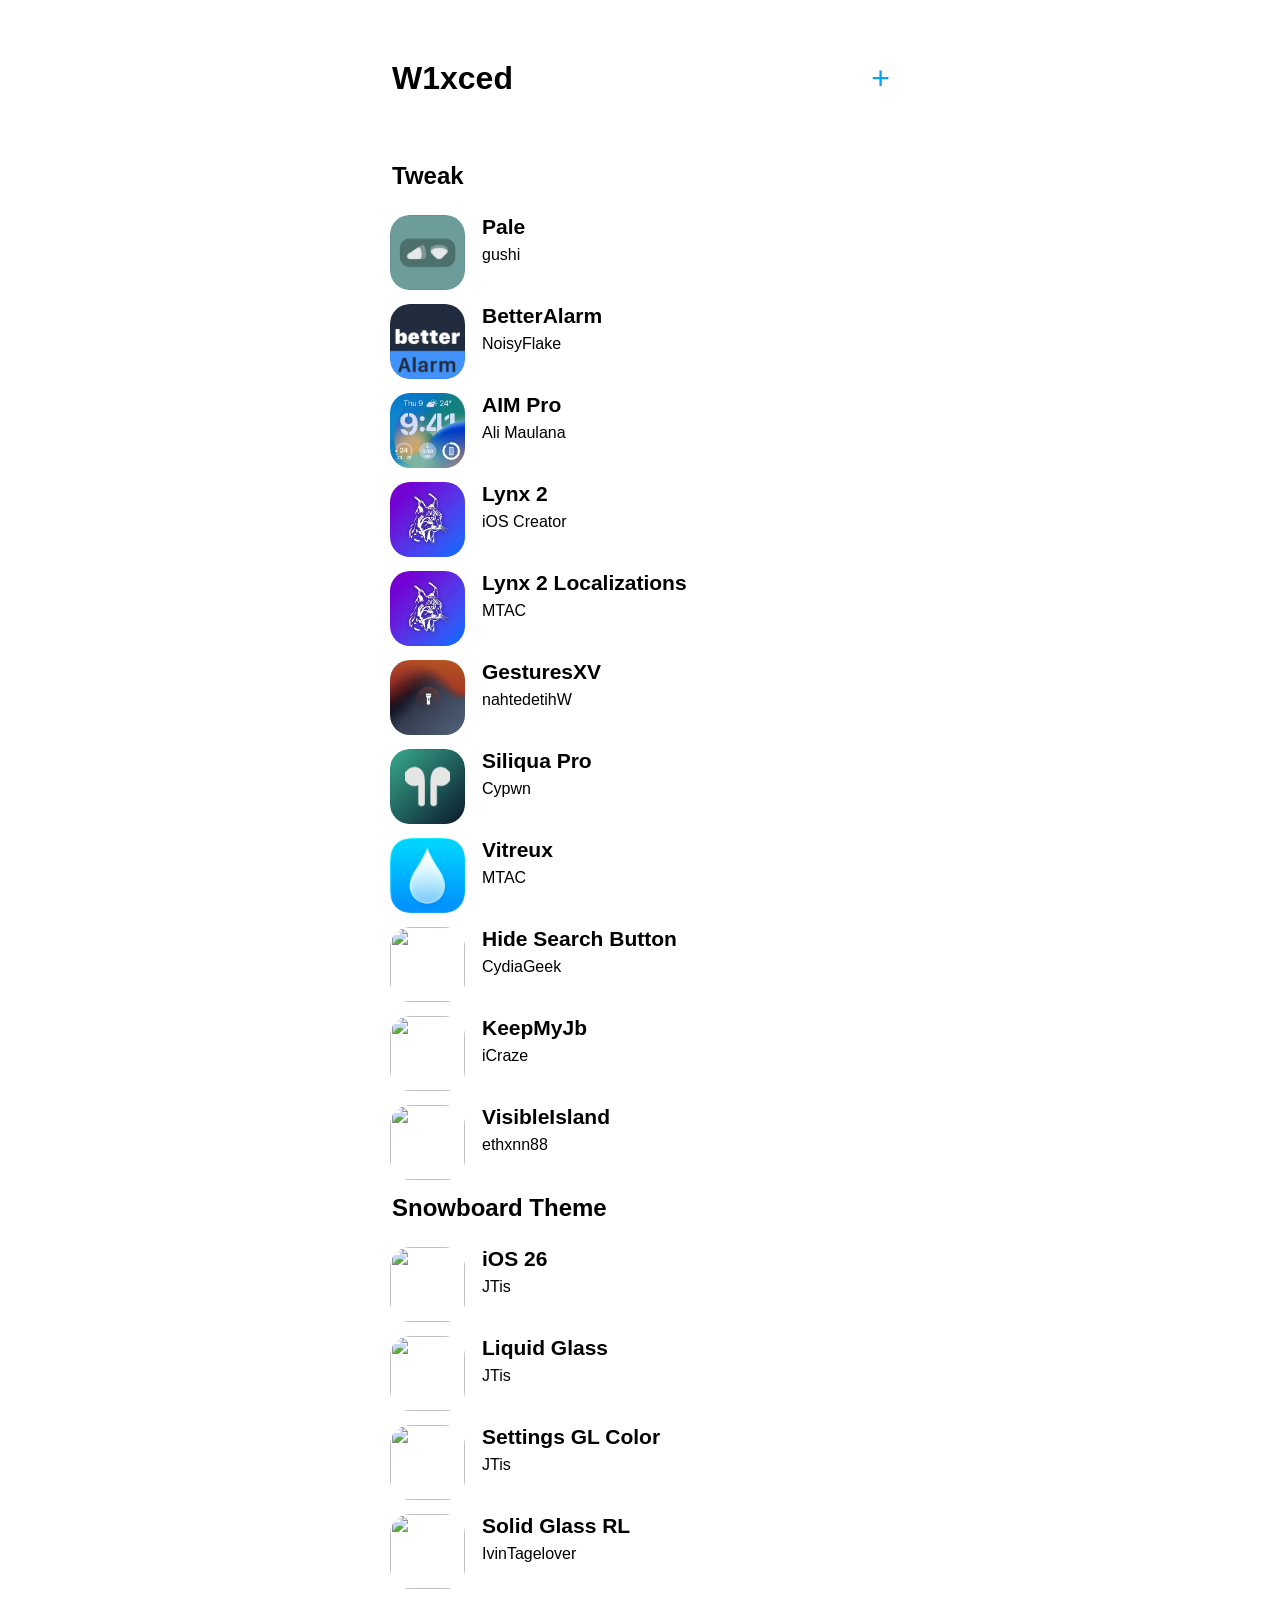
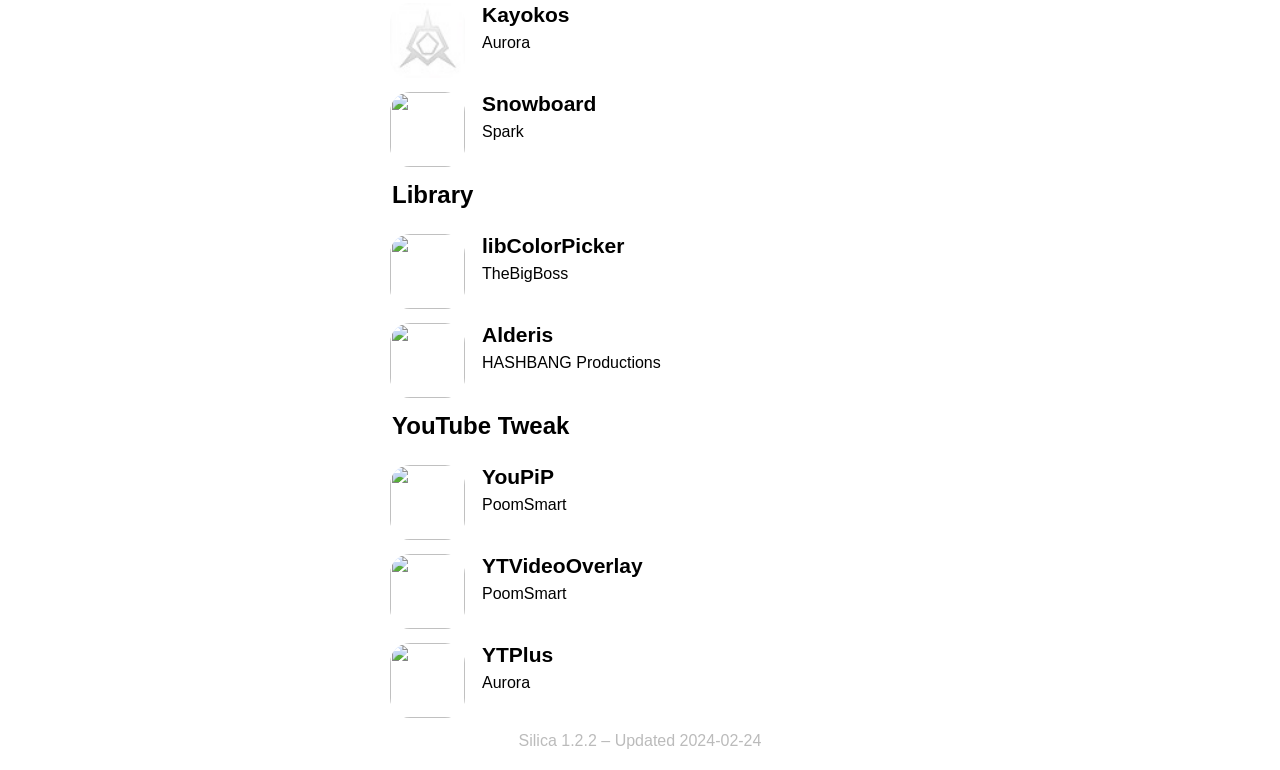
==== index.html @ 7b2f1c9a "Add 8 new packages: YouTube Tweak category (YouPiP, YTVideoOverlay, YTPlus), Snowboard, Kayokos, Kee" ====
<!DOCTYPE html>
<html>
<head>
    <meta charset="utf-8">
    <meta name="viewport" content="width=device-width, initial-scale=1, minimum-scale=1.0, user-scalable=0">
    <title>W1xced</title>
    <link rel="stylesheet" type="text/css" href="web/index.css">
    <style>a, .tint {color: #00a3ff} .active {color: #00a3ff}</style>
    <meta name="description" content="W1xced's personal repository">
    <meta property="og:title" content="W1xced">
    <meta property="og:description" content="W1xced's personal repository">
    <meta property="og:image" content="https://w1xced-io.github.io/w1xcrack-repo/CydiaIcon.png">
    <meta name="twitter:card" content="summary">
    <meta name="twitter:title" content="W1xced">
    <meta name="twitter:description" content="W1xced's personal repository">
    <meta name="twitter:image" content="https://w1xced-io.github.io/w1xcrack-repo/CydiaIcon.png">
    <meta name="theme-color" content="#00a3ff">
</head>
<body>
    <div class="body">
        <h1 class="header left_float">W1xced</h1>
        <a class="header right_float add_sileo tint" href="cydia://url/https://cydia.saurik.com/api/share#?source=https://w1xced-io.github.io/w1xcrack-repo/">+</a>
        <div class="scroll_view">
        </div>
        <h2 class="header">Tweak</h2>
        <div class="packageList">
                <a class="subtle_link" href="depiction/web/com.gushi.pale.html">
                    <div class="package">
                        <img src="assets/com.gushi.pale/icon.png">
                        <div class="package_info">
                            <p class="package_name">Pale</p>
                            <p class="package_caption">gushi</p>
                        </div>
                    </div>
                </a>
                <a class="subtle_link" href="depiction/web/com.noisyflake.betteralarm.html">
                    <div class="package">
                        <img src="assets/com.noisyflake.betteralarm/icon.png">
                        <div class="package_info">
                            <p class="package_name">BetterAlarm</p>
                            <p class="package_caption">NoisyFlake</p>
                        </div>
                    </div>
                </a>
                <a class="subtle_link" href="depiction/web/xyz.alimaulana.aimpro.html">
                    <div class="package">
                        <img src="assets/xyz.alimaulana.aimpro/icon.png">
                        <div class="package_info">
                            <p class="package_name">AIM Pro</p>
                            <p class="package_caption">Ali Maulana</p>
                        </div>
                    </div>
                </a>
                <a class="subtle_link" href="depiction/web/lynx2.html">
                    <div class="package">
                        <img src="assets/lynx2/icon.png">
                        <div class="package_info">
                            <p class="package_name">Lynx 2</p>
                            <p class="package_caption">iOS Creator</p>
                        </div>
                    </div>
                </a>
                <a class="subtle_link" href="depiction/web/com.mtac.lynxtwo.localizations.html">
                    <div class="package">
                        <img src="assets/com.mtac.lynxtwo.localizations/icon.png">
                        <div class="package_info">
                            <p class="package_name">Lynx 2 Localizations</p>
                            <p class="package_caption">MTAC</p>
                        </div>
                    </div>
                </a>
                <a class="subtle_link" href="depiction/web/com.nahtedetihw.gesturesxv.html">
                    <div class="package">
                        <img src="assets/com.nahtedetihw.gesturesxv/icon.png">
                        <div class="package_info">
                            <p class="package_name">GesturesXV</p>
                            <p class="package_caption">nahtedetihW</p>
                        </div>
                    </div>
                </a>
                <a class="subtle_link" href="depiction/web/xyz.cypwn.siliquapro.html">
                    <div class="package">
                        <img src="assets/xyz.cypwn.siliquapro/icon.png">
                        <div class="package_info">
                            <p class="package_name">Siliqua Pro</p>
                            <p class="package_caption">Cypwn</p>
                        </div>
                    </div>
                </a>
                <a class="subtle_link" href="depiction/web/com.mtac.vitreux.html">
                    <div class="package">
                        <img src="assets/com.mtac.vitreux/icon.png">
                        <div class="package_info">
                            <p class="package_name">Vitreux</p>
                            <p class="package_caption">MTAC</p>
                        </div>
                    </div>
                </a>
                <a class="subtle_link" href="depiction/web/com.cydiageek.hidesearchbutton.html">
                    <div class="package">
                        <img src="assets/com.cydiageek.hidesearchbutton/icon.png">
                        <div class="package_info">
                            <p class="package_name">Hide Search Button</p>
                            <p class="package_caption">CydiaGeek</p>
                        </div>
                    </div>
                </a>
                <a class="subtle_link" href="depiction/web/com.icraze.keepmyjb.html">
                    <div class="package">
                        <img src="assets/com.icraze.keepmyjb/icon.png">
                        <div class="package_info">
                            <p class="package_name">KeepMyJb</p>
                            <p class="package_caption">iCraze</p>
                        </div>
                    </div>
                </a>
                <a class="subtle_link" href="depiction/web/com.ethxnn88.visibleisland.html">
                    <div class="package">
                        <img src="assets/com.ethxnn88.visibleisland/icon.png">
                        <div class="package_info">
                            <p class="package_name">VisibleIsland</p>
                            <p class="package_caption">ethxnn88</p>
                        </div>
                    </div>
                </a>
        </div>
        <h2 class="header">Snowboard Theme</h2>
        <div class="packageList">
                <a class="subtle_link" href="depiction/web/com.jtis.ios26.html">
                    <div class="package">
                        <img src="assets/com.jtis.ios26/icon.png">
                        <div class="package_info">
                            <p class="package_name">iOS 26</p>
                            <p class="package_caption">JTis</p>
                        </div>
                    </div>
                </a>
                <a class="subtle_link" href="depiction/web/com.jtis.liquidglass.html">
                    <div class="package">
                        <img src="assets/com.jtis.liquidglass/icon.png">
                        <div class="package_info">
                            <p class="package_name">Liquid Glass</p>
                            <p class="package_caption">JTis</p>
                        </div>
                    </div>
                </a>
                <a class="subtle_link" href="depiction/web/com.jtis.settingglcolor.html">
                    <div class="package">
                        <img src="assets/com.jtis.settingglcolor/icon.png">
                        <div class="package_info">
                            <p class="package_name">Settings GL Color</p>
                            <p class="package_caption">JTis</p>
                        </div>
                    </div>
                </a>
                <a class="subtle_link" href="depiction/web/com.ivintagelover.solidglassrl.html">
                    <div class="package">
                        <img src="assets/com.ivintagelover.solidglassrl/icon.png">
                        <div class="package_info">
                            <p class="package_name">Solid Glass RL</p>
                            <p class="package_caption">IvinTagelover</p>
                        </div>
                    </div>
                </a>
                <a class="subtle_link" href="depiction/web/codes.aurora.kayokos.html">
                    <div class="package">
                        <img src="assets/codes.aurora.kayokos/icon.png">
                        <div class="package_info">
                            <p class="package_name">Kayokos</p>
                            <p class="package_caption">Aurora</p>
                        </div>
                    </div>
                </a>
                <a class="subtle_link" href="depiction/web/com.spark.snowboard.html">
                    <div class="package">
                        <img src="assets/com.spark.snowboard/icon.png">
                        <div class="package_info">
                            <p class="package_name">Snowboard</p>
                            <p class="package_caption">Spark</p>
                        </div>
                    </div>
                </a>
        </div>
        <h2 class="header">Library</h2>
        <div class="packageList">
                <a class="subtle_link" href="depiction/web/org.thebigboss.libcolorpicker.html">
                    <div class="package">
                        <img src="assets/org.thebigboss.libcolorpicker/icon.png">
                        <div class="package_info">
                            <p class="package_name">libColorPicker</p>
                            <p class="package_caption">TheBigBoss</p>
                        </div>
                    </div>
                </a>
                <a class="subtle_link" href="depiction/web/ws.hbang.alderis.html">
                    <div class="package">
                        <img src="assets/ws.hbang.alderis/icon.png">
                        <div class="package_info">
                            <p class="package_name">Alderis</p>
                            <p class="package_caption">HASHBANG Productions</p>
                        </div>
                    </div>
                </a>
        </div>
        <h2 class="header">YouTube Tweak</h2>
        <div class="packageList">
                <a class="subtle_link" href="depiction/web/com.ps.youpip.html">
                    <div class="package">
                        <img src="assets/com.ps.youpip/icon.png">
                        <div class="package_info">
                            <p class="package_name">YouPiP</p>
                            <p class="package_caption">PoomSmart</p>
                        </div>
                    </div>
                </a>
                <a class="subtle_link" href="depiction/web/com.ps.ytvideooverlay.html">
                    <div class="package">
                        <img src="assets/com.ps.ytvideooverlay/icon.png">
                        <div class="package_info">
                            <p class="package_name">YTVideoOverlay</p>
                            <p class="package_caption">PoomSmart</p>
                        </div>
                    </div>
                </a>
                <a class="subtle_link" href="depiction/web/xyz.ytplus.html">
                    <div class="package">
                        <img src="assets/xyz.ytplus/icon.png">
                        <div class="package_info">
                            <p class="package_name">YTPlus</p>
                            <p class="package_caption">Aurora</p>
                        </div>
                    </div>
                </a>
        </div>
        <div class="caption center footer">Silica 1.2.2 – Updated 2024-02-24</div>
    </div>
</body>
    <script src="web/index.js"></script>
</html>
---- web/index.css ----
* {
    margin: 0;
}

.body {
    font-family: -apple-system, BlinkMacSystemFont, "Helvetica Neue", "Helvetica", sans-serif;
    margin-top: 20px;
    margin-bottom: 20px;

}

@media only screen and (max-width: 600px) {
    .body {
        margin-left: 20px;
        margin-right: 20px;
    }
    .scroll_view {
        width: calc(100vw - 60px);
    }
}
@media only screen and (min-width: 601px) {
    .body {
        width: 500px;
        margin-left: auto;
        margin-right: auto;
    }
    .scroll_view {
        width: calc(500px - 40px);
    }
}

h1, h2, h3, h4, h5, h6, p {
    margin: 2px;
}

.caption {
    color: #bbb;
    font-size: 16px;
}

.header {
    margin-top: 40px;
    margin-bottom: 25px;
}

.scroll_view {
    overflow-x: scroll;
    overflow-y: hidden;
    margin: 10px;
    white-space: nowrap;
    -webkit-overflow-scrolling: touch;
}

.scroll_view > .card {
    background-color: #ccc;
    background-position: center;
    background-repeat: no-repeat;
    background-size: cover;
    padding: 10px;
    margin: 10px;
    border-radius: 10px;
    font-weight: bold;
    height: 125px;
    width: 275px;
    position: relative;
    display: inline-block;
}

.scroll_view > .img_card {
    background-color: #ccc;
    width: 250px;
    margin: 5px;
    border-radius: 10px;
    font-weight: bold;
    position: relative;
    display: inline-block;
}

.card > p {
    color: white;
    bottom: 15px;
    left: 15px;
    font-size: 25px;
    position: absolute;
    text-shadow: 0 0 10px rgba(0,0,0,0.8); 
}

.center {
    text-align: center;
}

.left_float {
    float: left;
}

.right_float { 
    float: right;
}

.add_sileo {
    font-size: 2em;
    cursor: pointer;
    text-decoration: none;
}

.add_sileo:hover, a:hover {
    opacity: 0.8;
    cursor: pointer;
}

.package {
    margin-bottom: 40px;
}

.package > img {
    border-radius: 20px;
    width: 75px;
    height: 75px;
    float: left;
}

.package_info {
    margin-left: 90px;
}

.package_name {
    font-weight: bold;
    font-size: 21px;
}

.package_caption {
    margin-top: 7px;
    color: #999;
}

.cell > .title {
    float: left;
    color: #999;
}

.cell > .text {
    float: right;
}

h3 {
    margin-top: 15px;
    margin-bottom: 15px;
}

.footer {
    margin-top: 20px;
}

.subtle_link, .subtle_link > div > div, .subtle_link > div > div > p {
    text-decoration: none;
    color: black;
}

.subtle_link:hover, .subtle_link > *:hover {
    opacity: 0.8;
}

.green {
    color: #00b90c;
}

.red {
    color: #ba0000;
}

.banner_underlay {
    background-size: cover;
    background-position: center;
    height: 150px;
    width: 100%;
    border-radius: 8px;
    z-index: -2;
    margin-bottom: 25px;
    top: 0;
}

.changelog {
    display: none;
}

.nav {
    display: flex;
    margin: 20px;
    float: center;
}

.nav_btn {
    width: 50%;
    display:inline;
    text-align: center;
    color: #999;
    font-weight: 500;
    padding-bottom: 10px;
    cursor: pointer;
}

.changelog_entry {
    margin-bottom: 18px;
}

a {
    text-decoration: none;
}

.table-btn, .table-btn > div {
    padding-top: 10px;
    padding-bottom: 10px;
}

.table-btn:after {
    content: "›";
    font-size:30px;
    transform: translateY(-40px);
    float: right;
}

@media (prefers-color-scheme: dark) {
    body {
        background: #161616;
        color: white;
    }

    .subtle_link, .subtle_link > div > div, .subtle_link > div > div > p {
        color: white;
    }
}
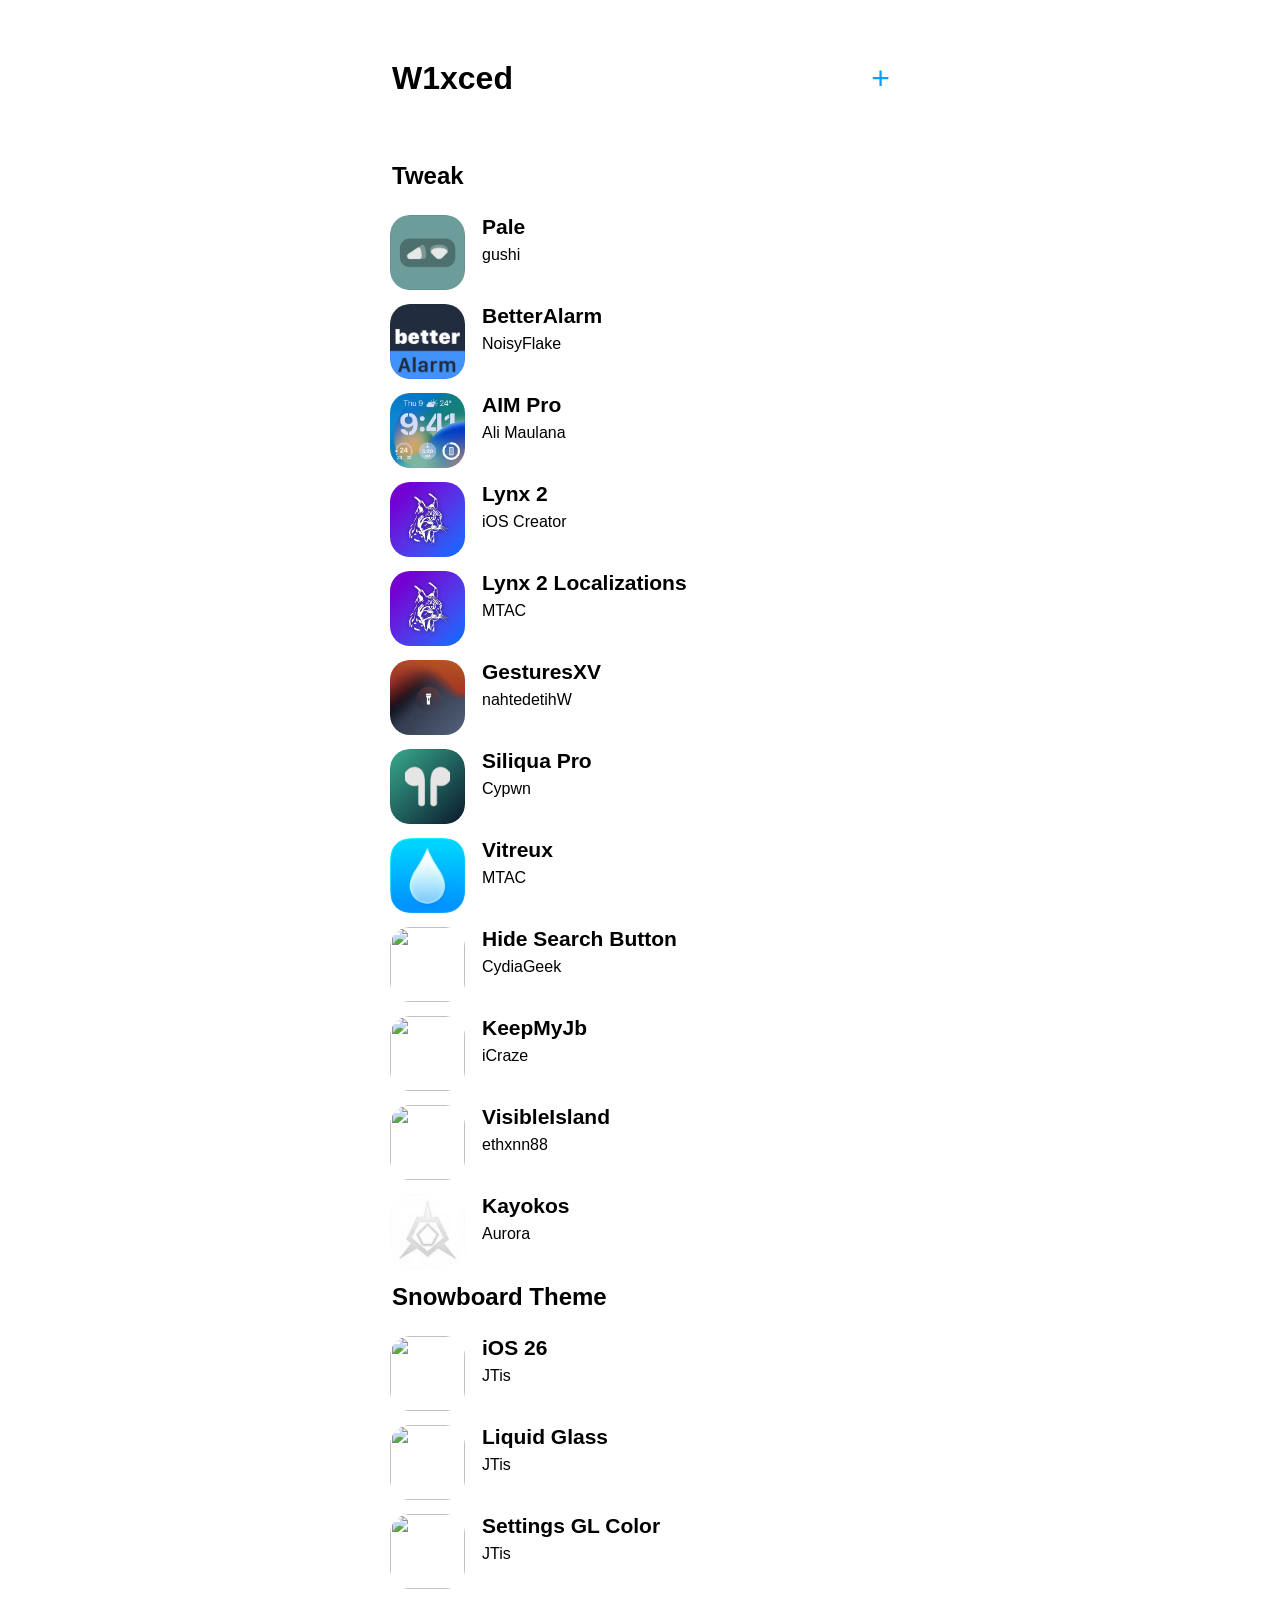
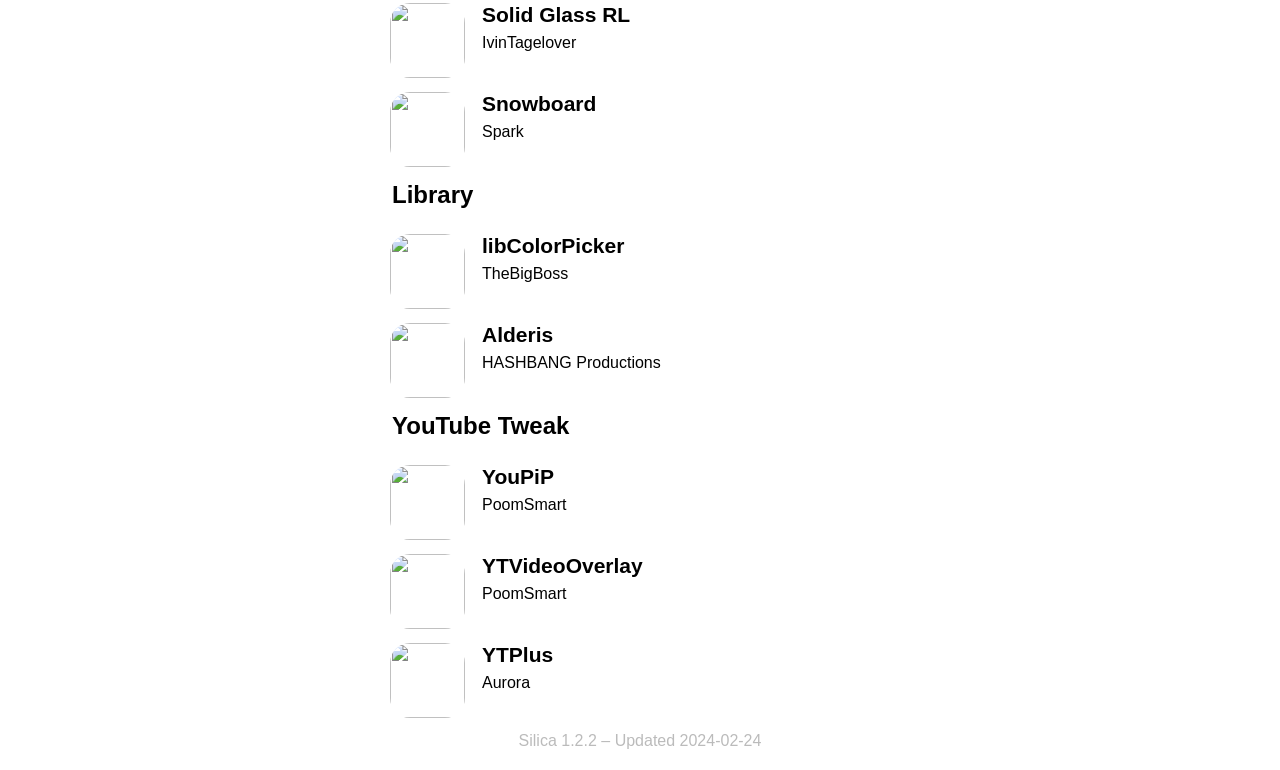
==== commit 10d7a180: "Move Kayokos from Snowboard Theme to Tweak category" ====
--- a/index.html
+++ b/index.html
@@ -123,6 +123,15 @@
                         </div>
                     </div>
                 </a>
+                <a class="subtle_link" href="depiction/web/codes.aurora.kayokos.html">
+                    <div class="package">
+                        <img src="assets/codes.aurora.kayokos/icon.png">
+                        <div class="package_info">
+                            <p class="package_name">Kayokos</p>
+                            <p class="package_caption">Aurora</p>
+                        </div>
+                    </div>
+                </a>
         </div>
         <h2 class="header">Snowboard Theme</h2>
         <div class="packageList">
@@ -159,15 +168,6 @@
                         <div class="package_info">
                             <p class="package_name">Solid Glass RL</p>
                             <p class="package_caption">IvinTagelover</p>
-                        </div>
-                    </div>
-                </a>
-                <a class="subtle_link" href="depiction/web/codes.aurora.kayokos.html">
-                    <div class="package">
-                        <img src="assets/codes.aurora.kayokos/icon.png">
-                        <div class="package_info">
-                            <p class="package_name">Kayokos</p>
-                            <p class="package_caption">Aurora</p>
                         </div>
                     </div>
                 </a>
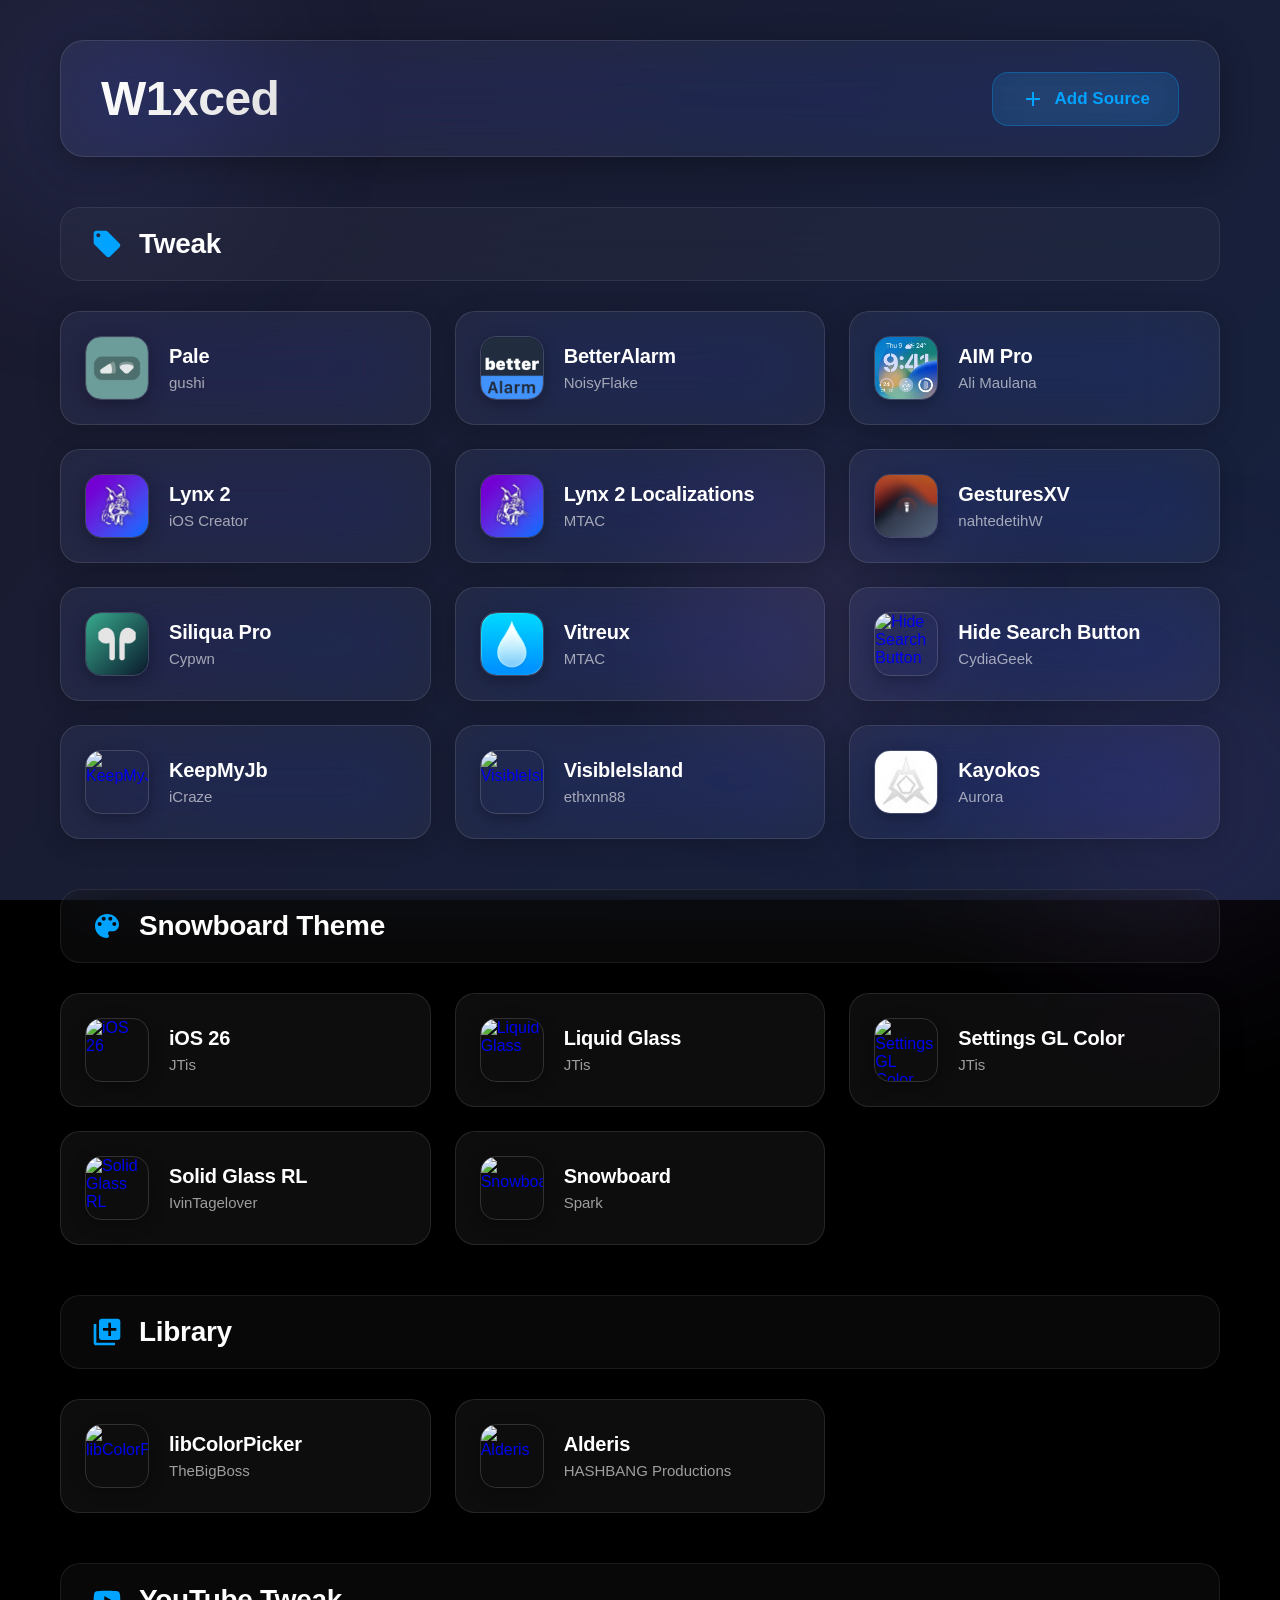
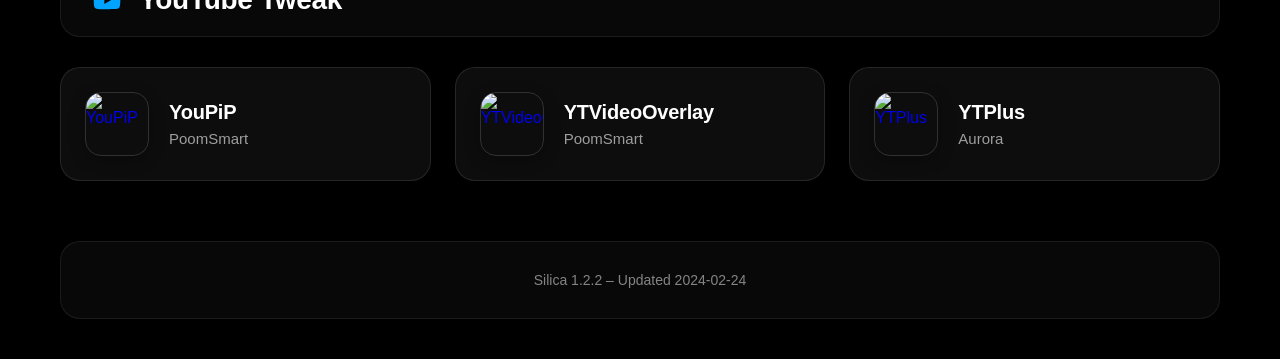
==== commit 1ad287cf: "Redesign in Apple LiquidGlass style with SVG icons" ====
--- a/index.html
+++ b/index.html
@@ -1,11 +1,10 @@
 <!DOCTYPE html>
-<html>
+<html lang="en">
 <head>
     <meta charset="utf-8">
     <meta name="viewport" content="width=device-width, initial-scale=1, minimum-scale=1.0, user-scalable=0">
     <title>W1xced</title>
     <link rel="stylesheet" type="text/css" href="web/index.css">
-    <style>a, .tint {color: #00a3ff} .active {color: #00a3ff}</style>
     <meta name="description" content="W1xced's personal repository">
     <meta property="og:title" content="W1xced">
     <meta property="og:description" content="W1xced's personal repository">
@@ -17,223 +16,267 @@
     <meta name="theme-color" content="#00a3ff">
 </head>
 <body>
+    <!-- Animated background -->
+    <div class="animated-bg"></div>
+    <div class="liquid-orb orb-1"></div>
+    <div class="liquid-orb orb-2"></div>
+    <div class="liquid-orb orb-3"></div>
+
     <div class="body">
-        <h1 class="header left_float">W1xced</h1>
-        <a class="header right_float add_sileo tint" href="cydia://url/https://cydia.saurik.com/api/share#?source=https://w1xced-io.github.io/w1xcrack-repo/">+</a>
-        <div class="scroll_view">
-        </div>
-        <h2 class="header">Tweak</h2>
-        <div class="packageList">
-                <a class="subtle_link" href="depiction/web/com.gushi.pale.html">
-                    <div class="package">
-                        <img src="assets/com.gushi.pale/icon.png">
-                        <div class="package_info">
-                            <p class="package_name">Pale</p>
-                            <p class="package_caption">gushi</p>
-                        </div>
-                    </div>
-                </a>
-                <a class="subtle_link" href="depiction/web/com.noisyflake.betteralarm.html">
-                    <div class="package">
-                        <img src="assets/com.noisyflake.betteralarm/icon.png">
-                        <div class="package_info">
-                            <p class="package_name">BetterAlarm</p>
-                            <p class="package_caption">NoisyFlake</p>
-                        </div>
-                    </div>
-                </a>
-                <a class="subtle_link" href="depiction/web/xyz.alimaulana.aimpro.html">
-                    <div class="package">
-                        <img src="assets/xyz.alimaulana.aimpro/icon.png">
-                        <div class="package_info">
-                            <p class="package_name">AIM Pro</p>
-                            <p class="package_caption">Ali Maulana</p>
-                        </div>
-                    </div>
-                </a>
-                <a class="subtle_link" href="depiction/web/lynx2.html">
-                    <div class="package">
-                        <img src="assets/lynx2/icon.png">
-                        <div class="package_info">
-                            <p class="package_name">Lynx 2</p>
-                            <p class="package_caption">iOS Creator</p>
-                        </div>
-                    </div>
-                </a>
-                <a class="subtle_link" href="depiction/web/com.mtac.lynxtwo.localizations.html">
-                    <div class="package">
-                        <img src="assets/com.mtac.lynxtwo.localizations/icon.png">
-                        <div class="package_info">
-                            <p class="package_name">Lynx 2 Localizations</p>
-                            <p class="package_caption">MTAC</p>
-                        </div>
-                    </div>
-                </a>
-                <a class="subtle_link" href="depiction/web/com.nahtedetihw.gesturesxv.html">
-                    <div class="package">
-                        <img src="assets/com.nahtedetihw.gesturesxv/icon.png">
-                        <div class="package_info">
-                            <p class="package_name">GesturesXV</p>
-                            <p class="package_caption">nahtedetihW</p>
-                        </div>
-                    </div>
-                </a>
-                <a class="subtle_link" href="depiction/web/xyz.cypwn.siliquapro.html">
-                    <div class="package">
-                        <img src="assets/xyz.cypwn.siliquapro/icon.png">
-                        <div class="package_info">
-                            <p class="package_name">Siliqua Pro</p>
-                            <p class="package_caption">Cypwn</p>
-                        </div>
-                    </div>
-                </a>
-                <a class="subtle_link" href="depiction/web/com.mtac.vitreux.html">
-                    <div class="package">
-                        <img src="assets/com.mtac.vitreux/icon.png">
-                        <div class="package_info">
-                            <p class="package_name">Vitreux</p>
-                            <p class="package_caption">MTAC</p>
-                        </div>
-                    </div>
-                </a>
-                <a class="subtle_link" href="depiction/web/com.cydiageek.hidesearchbutton.html">
-                    <div class="package">
-                        <img src="assets/com.cydiageek.hidesearchbutton/icon.png">
-                        <div class="package_info">
-                            <p class="package_name">Hide Search Button</p>
-                            <p class="package_caption">CydiaGeek</p>
-                        </div>
-                    </div>
-                </a>
-                <a class="subtle_link" href="depiction/web/com.icraze.keepmyjb.html">
-                    <div class="package">
-                        <img src="assets/com.icraze.keepmyjb/icon.png">
-                        <div class="package_info">
-                            <p class="package_name">KeepMyJb</p>
-                            <p class="package_caption">iCraze</p>
-                        </div>
-                    </div>
-                </a>
-                <a class="subtle_link" href="depiction/web/com.ethxnn88.visibleisland.html">
-                    <div class="package">
-                        <img src="assets/com.ethxnn88.visibleisland/icon.png">
-                        <div class="package_info">
-                            <p class="package_name">VisibleIsland</p>
-                            <p class="package_caption">ethxnn88</p>
-                        </div>
-                    </div>
-                </a>
-                <a class="subtle_link" href="depiction/web/codes.aurora.kayokos.html">
-                    <div class="package">
-                        <img src="assets/codes.aurora.kayokos/icon.png">
-                        <div class="package_info">
-                            <p class="package_name">Kayokos</p>
-                            <p class="package_caption">Aurora</p>
-                        </div>
-                    </div>
-                </a>
-        </div>
-        <h2 class="header">Snowboard Theme</h2>
-        <div class="packageList">
-                <a class="subtle_link" href="depiction/web/com.jtis.ios26.html">
-                    <div class="package">
-                        <img src="assets/com.jtis.ios26/icon.png">
-                        <div class="package_info">
-                            <p class="package_name">iOS 26</p>
-                            <p class="package_caption">JTis</p>
-                        </div>
-                    </div>
-                </a>
-                <a class="subtle_link" href="depiction/web/com.jtis.liquidglass.html">
-                    <div class="package">
-                        <img src="assets/com.jtis.liquidglass/icon.png">
-                        <div class="package_info">
-                            <p class="package_name">Liquid Glass</p>
-                            <p class="package_caption">JTis</p>
-                        </div>
-                    </div>
-                </a>
-                <a class="subtle_link" href="depiction/web/com.jtis.settingglcolor.html">
-                    <div class="package">
-                        <img src="assets/com.jtis.settingglcolor/icon.png">
-                        <div class="package_info">
-                            <p class="package_name">Settings GL Color</p>
-                            <p class="package_caption">JTis</p>
-                        </div>
-                    </div>
-                </a>
-                <a class="subtle_link" href="depiction/web/com.ivintagelover.solidglassrl.html">
-                    <div class="package">
-                        <img src="assets/com.ivintagelover.solidglassrl/icon.png">
-                        <div class="package_info">
-                            <p class="package_name">Solid Glass RL</p>
-                            <p class="package_caption">IvinTagelover</p>
-                        </div>
-                    </div>
-                </a>
-                <a class="subtle_link" href="depiction/web/com.spark.snowboard.html">
-                    <div class="package">
-                        <img src="assets/com.spark.snowboard/icon.png">
-                        <div class="package_info">
-                            <p class="package_name">Snowboard</p>
-                            <p class="package_caption">Spark</p>
-                        </div>
-                    </div>
-                </a>
-        </div>
-        <h2 class="header">Library</h2>
-        <div class="packageList">
-                <a class="subtle_link" href="depiction/web/org.thebigboss.libcolorpicker.html">
-                    <div class="package">
-                        <img src="assets/org.thebigboss.libcolorpicker/icon.png">
-                        <div class="package_info">
-                            <p class="package_name">libColorPicker</p>
-                            <p class="package_caption">TheBigBoss</p>
-                        </div>
-                    </div>
-                </a>
-                <a class="subtle_link" href="depiction/web/ws.hbang.alderis.html">
-                    <div class="package">
-                        <img src="assets/ws.hbang.alderis/icon.png">
-                        <div class="package_info">
-                            <p class="package_name">Alderis</p>
-                            <p class="package_caption">HASHBANG Productions</p>
-                        </div>
-                    </div>
-                </a>
-        </div>
-        <h2 class="header">YouTube Tweak</h2>
-        <div class="packageList">
-                <a class="subtle_link" href="depiction/web/com.ps.youpip.html">
-                    <div class="package">
-                        <img src="assets/com.ps.youpip/icon.png">
-                        <div class="package_info">
-                            <p class="package_name">YouPiP</p>
-                            <p class="package_caption">PoomSmart</p>
-                        </div>
-                    </div>
-                </a>
-                <a class="subtle_link" href="depiction/web/com.ps.ytvideooverlay.html">
-                    <div class="package">
-                        <img src="assets/com.ps.ytvideooverlay/icon.png">
-                        <div class="package_info">
-                            <p class="package_name">YTVideoOverlay</p>
-                            <p class="package_caption">PoomSmart</p>
-                        </div>
-                    </div>
-                </a>
-                <a class="subtle_link" href="depiction/web/xyz.ytplus.html">
-                    <div class="package">
-                        <img src="assets/xyz.ytplus/icon.png">
-                        <div class="package_info">
-                            <p class="package_name">YTPlus</p>
-                            <p class="package_caption">Aurora</p>
-                        </div>
-                    </div>
-                </a>
-        </div>
-        <div class="caption center footer">Silica 1.2.2 – Updated 2024-02-24</div>
+        <!-- Header -->
+        <div class="header-container">
+            <h1 class="header">W1xced</h1>
+            <a class="add_sileo" href="cydia://url/https://cydia.saurik.com/api/share#?source=https://w1xced-io.github.io/w1xcrack-repo/">
+                <svg viewBox="0 0 24 24" xmlns="http://www.w3.org/2000/svg">
+                    <path d="M19 13h-6v6h-2v-6H5v-2h6V5h2v6h6v2z"/>
+                </svg>
+                Add Source
+            </a>
+        </div>
+
+        <!-- Tweak Section -->
+        <div class="section-header">
+            <svg viewBox="0 0 24 24" xmlns="http://www.w3.org/2000/svg">
+                <path d="M21.41 11.58l-9-9C12.05 2.22 11.55 2 11 2H4c-1.1 0-2 .9-2 2v7c0 .55.22 1.05.59 1.42l9 9c.36.36.86.58 1.41.58.55 0 1.05-.22 1.41-.59l7-7c.37-.36.59-.86.59-1.41 0-.55-.23-1.06-.59-1.42zM5.5 7C4.67 7 4 6.33 4 5.5S4.67 4 5.5 4 7 4.67 7 5.5 6.33 7 5.5 7z"/>
+            </svg>
+            <span class="section-title">Tweak</span>
+        </div>
+        <div class="package-grid">
+            <a class="subtle_link" href="depiction/web/com.gushi.pale.html">
+                <div class="package-card">
+                    <img src="assets/com.gushi.pale/icon.png" alt="Pale" class="package-icon">
+                    <div class="package-info">
+                        <div class="package-name">Pale</div>
+                        <div class="package-caption">gushi</div>
+                    </div>
+                </div>
+            </a>
+            <a class="subtle_link" href="depiction/web/com.noisyflake.betteralarm.html">
+                <div class="package-card">
+                    <img src="assets/com.noisyflake.betteralarm/icon.png" alt="BetterAlarm" class="package-icon">
+                    <div class="package-info">
+                        <div class="package-name">BetterAlarm</div>
+                        <div class="package-caption">NoisyFlake</div>
+                    </div>
+                </div>
+            </a>
+            <a class="subtle_link" href="depiction/web/xyz.alimaulana.aimpro.html">
+                <div class="package-card">
+                    <img src="assets/xyz.alimaulana.aimpro/icon.png" alt="AIM Pro" class="package-icon">
+                    <div class="package-info">
+                        <div class="package-name">AIM Pro</div>
+                        <div class="package-caption">Ali Maulana</div>
+                    </div>
+                </div>
+            </a>
+            <a class="subtle_link" href="depiction/web/lynx2.html">
+                <div class="package-card">
+                    <img src="assets/lynx2/icon.png" alt="Lynx 2" class="package-icon">
+                    <div class="package-info">
+                        <div class="package-name">Lynx 2</div>
+                        <div class="package-caption">iOS Creator</div>
+                    </div>
+                </div>
+            </a>
+            <a class="subtle_link" href="depiction/web/com.mtac.lynxtwo.localizations.html">
+                <div class="package-card">
+                    <img src="assets/com.mtac.lynxtwo.localizations/icon.png" alt="Lynx 2 Localizations" class="package-icon">
+                    <div class="package-info">
+                        <div class="package-name">Lynx 2 Localizations</div>
+                        <div class="package-caption">MTAC</div>
+                    </div>
+                </div>
+            </a>
+            <a class="subtle_link" href="depiction/web/com.nahtedetihw.gesturesxv.html">
+                <div class="package-card">
+                    <img src="assets/com.nahtedetihw.gesturesxv/icon.png" alt="GesturesXV" class="package-icon">
+                    <div class="package-info">
+                        <div class="package-name">GesturesXV</div>
+                        <div class="package-caption">nahtedetihW</div>
+                    </div>
+                </div>
+            </a>
+            <a class="subtle_link" href="depiction/web/xyz.cypwn.siliquapro.html">
+                <div class="package-card">
+                    <img src="assets/xyz.cypwn.siliquapro/icon.png" alt="Siliqua Pro" class="package-icon">
+                    <div class="package-info">
+                        <div class="package-name">Siliqua Pro</div>
+                        <div class="package-caption">Cypwn</div>
+                    </div>
+                </div>
+            </a>
+            <a class="subtle_link" href="depiction/web/com.mtac.vitreux.html">
+                <div class="package-card">
+                    <img src="assets/com.mtac.vitreux/icon.png" alt="Vitreux" class="package-icon">
+                    <div class="package-info">
+                        <div class="package-name">Vitreux</div>
+                        <div class="package-caption">MTAC</div>
+                    </div>
+                </div>
+            </a>
+            <a class="subtle_link" href="depiction/web/com.cydiageek.hidesearchbutton.html">
+                <div class="package-card">
+                    <img src="assets/com.cydiageek.hidesearchbutton/icon.png" alt="Hide Search Button" class="package-icon">
+                    <div class="package-info">
+                        <div class="package-name">Hide Search Button</div>
+                        <div class="package-caption">CydiaGeek</div>
+                    </div>
+                </div>
+            </a>
+            <a class="subtle_link" href="depiction/web/com.icraze.keepmyjb.html">
+                <div class="package-card">
+                    <img src="assets/com.icraze.keepmyjb/icon.png" alt="KeepMyJb" class="package-icon">
+                    <div class="package-info">
+                        <div class="package-name">KeepMyJb</div>
+                        <div class="package-caption">iCraze</div>
+                    </div>
+                </div>
+            </a>
+            <a class="subtle_link" href="depiction/web/com.ethxnn88.visibleisland.html">
+                <div class="package-card">
+                    <img src="assets/com.ethxnn88.visibleisland/icon.png" alt="VisibleIsland" class="package-icon">
+                    <div class="package-info">
+                        <div class="package-name">VisibleIsland</div>
+                        <div class="package-caption">ethxnn88</div>
+                    </div>
+                </div>
+            </a>
+            <a class="subtle_link" href="depiction/web/codes.aurora.kayokos.html">
+                <div class="package-card">
+                    <img src="assets/codes.aurora.kayokos/icon.png" alt="Kayokos" class="package-icon">
+                    <div class="package-info">
+                        <div class="package-name">Kayokos</div>
+                        <div class="package-caption">Aurora</div>
+                    </div>
+                </div>
+            </a>
+        </div>
+
+        <!-- Snowboard Theme Section -->
+        <div class="section-header">
+            <svg viewBox="0 0 24 24" xmlns="http://www.w3.org/2000/svg">
+                <path d="M12 3c-4.97 0-9 4.03-9 9s4.03 9 9 9c.83 0 1.5-.67 1.5-1.5 0-.39-.15-.74-.39-1.01-.23-.26-.38-.61-.38-.99 0-.83.67-1.5 1.5-1.5H16c2.76 0 5-2.24 5-5 0-4.42-4.03-8-9-8zm-5.5 9c-.83 0-1.5-.67-1.5-1.5S5.67 9 6.5 9 8 9.67 8 10.5 7.33 12 6.5 12zm3-4C8.67 8 8 7.33 8 6.5S8.67 5 9.5 5s1.5.67 1.5 1.5S10.33 8 9.5 8zm5 0c-.83 0-1.5-.67-1.5-1.5S13.67 5 14.5 5s1.5.67 1.5 1.5S15.33 8 14.5 8zm3 4c-.83 0-1.5-.67-1.5-1.5S16.67 9 17.5 9s1.5.67 1.5 1.5-.67 1.5-1.5 1.5z"/>
+            </svg>
+            <span class="section-title">Snowboard Theme</span>
+        </div>
+        <div class="package-grid">
+            <a class="subtle_link" href="depiction/web/com.jtis.ios26.html">
+                <div class="package-card">
+                    <img src="assets/com.jtis.ios26/icon.png" alt="iOS 26" class="package-icon">
+                    <div class="package-info">
+                        <div class="package-name">iOS 26</div>
+                        <div class="package-caption">JTis</div>
+                    </div>
+                </div>
+            </a>
+            <a class="subtle_link" href="depiction/web/com.jtis.liquidglass.html">
+                <div class="package-card">
+                    <img src="assets/com.jtis.liquidglass/icon.png" alt="Liquid Glass" class="package-icon">
+                    <div class="package-info">
+                        <div class="package-name">Liquid Glass</div>
+                        <div class="package-caption">JTis</div>
+                    </div>
+                </div>
+            </a>
+            <a class="subtle_link" href="depiction/web/com.jtis.settingglcolor.html">
+                <div class="package-card">
+                    <img src="assets/com.jtis.settingglcolor/icon.png" alt="Settings GL Color" class="package-icon">
+                    <div class="package-info">
+                        <div class="package-name">Settings GL Color</div>
+                        <div class="package-caption">JTis</div>
+                    </div>
+                </div>
+            </a>
+            <a class="subtle_link" href="depiction/web/com.ivintagelover.solidglassrl.html">
+                <div class="package-card">
+                    <img src="assets/com.ivintagelover.solidglassrl/icon.png" alt="Solid Glass RL" class="package-icon">
+                    <div class="package-info">
+                        <div class="package-name">Solid Glass RL</div>
+                        <div class="package-caption">IvinTagelover</div>
+                    </div>
+                </div>
+            </a>
+            <a class="subtle_link" href="depiction/web/com.spark.snowboard.html">
+                <div class="package-card">
+                    <img src="assets/com.spark.snowboard/icon.png" alt="Snowboard" class="package-icon">
+                    <div class="package-info">
+                        <div class="package-name">Snowboard</div>
+                        <div class="package-caption">Spark</div>
+                    </div>
+                </div>
+            </a>
+        </div>
+
+        <!-- Library Section -->
+        <div class="section-header">
+            <svg viewBox="0 0 24 24" xmlns="http://www.w3.org/2000/svg">
+                <path d="M4 6H2v14c0 1.1.9 2 2 2h14v-2H4V6zm16-4H8c-1.1 0-2 .9-2 2v12c0 1.1.9 2 2 2h12c1.1 0 2-.9 2-2V4c0-1.1-.9-2-2-2zm-1 9h-4v4h-2v-4H9V9h4V5h2v4h4v2z"/>
+            </svg>
+            <span class="section-title">Library</span>
+        </div>
+        <div class="package-grid">
+            <a class="subtle_link" href="depiction/web/org.thebigboss.libcolorpicker.html">
+                <div class="package-card">
+                    <img src="assets/org.thebigboss.libcolorpicker/icon.png" alt="libColorPicker" class="package-icon">
+                    <div class="package-info">
+                        <div class="package-name">libColorPicker</div>
+                        <div class="package-caption">TheBigBoss</div>
+                    </div>
+                </div>
+            </a>
+            <a class="subtle_link" href="depiction/web/ws.hbang.alderis.html">
+                <div class="package-card">
+                    <img src="assets/ws.hbang.alderis/icon.png" alt="Alderis" class="package-icon">
+                    <div class="package-info">
+                        <div class="package-name">Alderis</div>
+                        <div class="package-caption">HASHBANG Productions</div>
+                    </div>
+                </div>
+            </a>
+        </div>
+
+        <!-- YouTube Tweak Section -->
+        <div class="section-header">
+            <svg viewBox="0 0 24 24" xmlns="http://www.w3.org/2000/svg">
+                <path d="M10 15l5.19-3L10 9v6m11.56-7.83c.13.47.22 1.1.28 1.9.07.8.1 1.49.1 2.09L22 12c0 2.19-.16 3.8-.44 4.83-.25.9-.83 1.48-1.73 1.73-.47.13-1.33.22-2.65.28-1.3.07-2.49.1-3.59.1L12 19c-4.19 0-6.8-.16-7.83-.44-.9-.25-1.48-.83-1.73-1.73-.13-.47-.22-1.1-.28-1.9-.07-.8-.1-1.49-.1-2.09L2 12c0-2.19.16-3.8.44-4.83.25-.9.83-1.48 1.73-1.73.47-.13 1.33-.22 2.65-.28 1.3-.07 2.49-.1 3.59-.1L12 5c4.19 0 6.8.16 7.83.44.9.25 1.48.83 1.73 1.73z"/>
+            </svg>
+            <span class="section-title">YouTube Tweak</span>
+        </div>
+        <div class="package-grid">
+            <a class="subtle_link" href="depiction/web/com.ps.youpip.html">
+                <div class="package-card">
+                    <img src="assets/com.ps.youpip/icon.png" alt="YouPiP" class="package-icon">
+                    <div class="package-info">
+                        <div class="package-name">YouPiP</div>
+                        <div class="package-caption">PoomSmart</div>
+                    </div>
+                </div>
+            </a>
+            <a class="subtle_link" href="depiction/web/com.ps.ytvideooverlay.html">
+                <div class="package-card">
+                    <img src="assets/com.ps.ytvideooverlay/icon.png" alt="YTVideoOverlay" class="package-icon">
+                    <div class="package-info">
+                        <div class="package-name">YTVideoOverlay</div>
+                        <div class="package-caption">PoomSmart</div>
+                    </div>
+                </div>
+            </a>
+            <a class="subtle_link" href="depiction/web/xyz.ytplus.html">
+                <div class="package-card">
+                    <img src="assets/xyz.ytplus/icon.png" alt="YTPlus" class="package-icon">
+                    <div class="package-info">
+                        <div class="package-name">YTPlus</div>
+                        <div class="package-caption">Aurora</div>
+                    </div>
+                </div>
+            </a>
+        </div>
+
+        <!-- Footer -->
+        <div class="footer">
+            <div class="footer-caption">Silica 1.2.2 – Updated 2024-02-24</div>
+        </div>
     </div>
+    <script src="web/index.js"></script>
 </body>
-    <script src="web/index.js"></script>
 </html>
--- a/web/index.css
+++ b/web/index.css
@@ -1,231 +1,587 @@
 * {
     margin: 0;
+    padding: 0;
+    box-sizing: border-box;
+}
+
+body {
+    font-family: -apple-system, BlinkMacSystemFont, "SF Pro Display", "SF Pro Text", "Helvetica Neue", sans-serif;
+    background: #000000;
+    min-height: 100vh;
+    color: #ffffff;
+    overflow-x: hidden;
+}
+
+/* Animated gradient background */
+.animated-bg {
+    position: fixed;
+    top: 0;
+    left: 0;
+    width: 100%;
+    height: 100%;
+    z-index: -1;
+    background: linear-gradient(125deg, 
+        #1a1a2e 0%, 
+        #16213e 25%, 
+        #0f3460 50%, 
+        #533483 75%, 
+        #1a1a2e 100%);
+    background-size: 400% 400%;
+    animation: gradientShift 15s ease infinite;
+}
+
+@keyframes gradientShift {
+    0% { background-position: 0% 50%; }
+    50% { background-position: 100% 50%; }
+    100% { background-position: 0% 50%; }
+}
+
+/* Liquid glass orbs */
+.liquid-orb {
+    position: fixed;
+    border-radius: 50%;
+    filter: blur(80px);
+    opacity: 0.5;
+    animation: float 20s ease-in-out infinite;
+    z-index: -1;
+}
+
+.orb-1 {
+    width: 400px;
+    height: 400px;
+    background: radial-gradient(circle, rgba(102, 126, 234, 0.4) 0%, transparent 70%);
+    top: -100px;
+    left: -100px;
+    animation-delay: 0s;
+}
+
+.orb-2 {
+    width: 500px;
+    height: 500px;
+    background: radial-gradient(circle, rgba(118, 75, 162, 0.4) 0%, transparent 70%);
+    bottom: -150px;
+    right: -150px;
+    animation-delay: -5s;
+}
+
+.orb-3 {
+    width: 350px;
+    height: 350px;
+    background: radial-gradient(circle, rgba(240, 147, 251, 0.3) 0%, transparent 70%);
+    top: 50%;
+    left: 50%;
+    animation-delay: -10s;
+}
+
+@keyframes float {
+    0%, 100% { transform: translate(0, 0) scale(1); }
+    25% { transform: translate(50px, -50px) scale(1.1); }
+    50% { transform: translate(-30px, 30px) scale(0.9); }
+    75% { transform: translate(40px, 40px) scale(1.05); }
 }
 
 .body {
-    font-family: -apple-system, BlinkMacSystemFont, "Helvetica Neue", "Helvetica", sans-serif;
-    margin-top: 20px;
-    margin-bottom: 20px;
-
-}
-
-@media only screen and (max-width: 600px) {
-    .body {
-        margin-left: 20px;
-        margin-right: 20px;
-    }
-    .scroll_view {
-        width: calc(100vw - 60px);
-    }
-}
-@media only screen and (min-width: 601px) {
-    .body {
-        width: 500px;
-        margin-left: auto;
-        margin-right: auto;
-    }
-    .scroll_view {
-        width: calc(500px - 40px);
-    }
-}
-
-h1, h2, h3, h4, h5, h6, p {
-    margin: 2px;
-}
-
-.caption {
-    color: #bbb;
-    font-size: 16px;
+    max-width: 1200px;
+    margin: 0 auto;
+    padding: 40px 20px;
+}
+
+/* Header with glass effect */
+.header-container {
+    display: flex;
+    justify-content: space-between;
+    align-items: center;
+    margin-bottom: 50px;
+    padding: 30px 40px;
+    background: rgba(255, 255, 255, 0.05);
+    backdrop-filter: blur(40px) saturate(180%);
+    -webkit-backdrop-filter: blur(40px) saturate(180%);
+    border-radius: 24px;
+    border: 1px solid rgba(255, 255, 255, 0.1);
+    box-shadow: 0 8px 32px rgba(0, 0, 0, 0.3);
 }
 
 .header {
-    margin-top: 40px;
-    margin-bottom: 25px;
-}
-
+    font-size: 48px;
+    font-weight: 700;
+    background: linear-gradient(135deg, #ffffff 0%, #e0e0e0 100%);
+    -webkit-background-clip: text;
+    -webkit-text-fill-color: transparent;
+    background-clip: text;
+    letter-spacing: -0.5px;
+}
+
+.add_sileo {
+    display: flex;
+    align-items: center;
+    gap: 10px;
+    padding: 14px 28px;
+    background: rgba(0, 163, 255, 0.15);
+    backdrop-filter: blur(20px);
+    -webkit-backdrop-filter: blur(20px);
+    border-radius: 16px;
+    border: 1px solid rgba(0, 163, 255, 0.3);
+    color: #00a3ff;
+    font-size: 17px;
+    font-weight: 600;
+    cursor: pointer;
+    text-decoration: none;
+    transition: all 0.4s cubic-bezier(0.25, 0.46, 0.45, 0.94);
+}
+
+.add_sileo:hover {
+    background: rgba(0, 163, 255, 0.25);
+    border-color: rgba(0, 163, 255, 0.5);
+    transform: translateY(-2px);
+    box-shadow: 0 12px 40px rgba(0, 163, 255, 0.3);
+}
+
+.add_sileo svg {
+    width: 24px;
+    height: 24px;
+    fill: currentColor;
+}
+
+/* Section titles */
+.section-header {
+    display: flex;
+    align-items: center;
+    gap: 16px;
+    margin: 50px 0 30px 0;
+    padding: 20px 30px;
+    background: rgba(255, 255, 255, 0.03);
+    backdrop-filter: blur(30px);
+    -webkit-backdrop-filter: blur(30px);
+    border-radius: 20px;
+    border: 1px solid rgba(255, 255, 255, 0.08);
+}
+
+.section-header svg {
+    width: 32px;
+    height: 32px;
+    fill: #00a3ff;
+}
+
+.section-title {
+    font-size: 28px;
+    font-weight: 600;
+    color: #ffffff;
+    letter-spacing: -0.3px;
+}
+
+/* Package grid */
+.package-grid {
+    display: grid;
+    grid-template-columns: repeat(auto-fill, minmax(340px, 1fr));
+    gap: 24px;
+}
+
+@media (max-width: 768px) {
+    .package-grid {
+        grid-template-columns: 1fr;
+    }
+}
+
+/* Package card */
+.package-card {
+    display: flex;
+    align-items: center;
+    gap: 20px;
+    padding: 24px;
+    background: rgba(255, 255, 255, 0.05);
+    backdrop-filter: blur(40px) saturate(180%);
+    -webkit-backdrop-filter: blur(40px) saturate(180%);
+    border-radius: 20px;
+    border: 1px solid rgba(255, 255, 255, 0.1);
+    box-shadow: 0 4px 24px rgba(0, 0, 0, 0.2);
+    transition: all 0.4s cubic-bezier(0.25, 0.46, 0.45, 0.94);
+    text-decoration: none;
+}
+
+.package-card:hover {
+    background: rgba(255, 255, 255, 0.08);
+    border-color: rgba(255, 255, 255, 0.2);
+    transform: translateY(-4px);
+    box-shadow: 0 12px 48px rgba(0, 0, 0, 0.4);
+}
+
+.package-icon {
+    width: 64px;
+    height: 64px;
+    border-radius: 16px;
+    object-fit: cover;
+    border: 1px solid rgba(255, 255, 255, 0.15);
+    box-shadow: 0 4px 16px rgba(0, 0, 0, 0.3);
+    flex-shrink: 0;
+}
+
+.package-info {
+    flex: 1;
+    min-width: 0;
+}
+
+.package-name {
+    font-size: 20px;
+    font-weight: 600;
+    color: #ffffff;
+    margin-bottom: 6px;
+    letter-spacing: -0.2px;
+    white-space: nowrap;
+    overflow: hidden;
+    text-overflow: ellipsis;
+}
+
+.package-caption {
+    font-size: 15px;
+    color: rgba(255, 255, 255, 0.6);
+    font-weight: 400;
+}
+
+/* Footer */
+.footer {
+    margin-top: 60px;
+    padding: 30px 40px;
+    background: rgba(255, 255, 255, 0.03);
+    backdrop-filter: blur(30px);
+    -webkit-backdrop-filter: blur(30px);
+    border-radius: 20px;
+    border: 1px solid rgba(255, 255, 255, 0.08);
+    text-align: center;
+}
+
+.footer-caption {
+    color: rgba(255, 255, 255, 0.5);
+    font-size: 14px;
+    font-weight: 400;
+}
+
+/* Scroll view for featured */
 .scroll_view {
-    overflow-x: scroll;
+    overflow-x: auto;
     overflow-y: hidden;
-    margin: 10px;
+    margin: 20px 0;
     white-space: nowrap;
     -webkit-overflow-scrolling: touch;
+    padding: 10px 0;
+    scrollbar-width: none;
+}
+
+.scroll_view::-webkit-scrollbar {
+    display: none;
 }
 
 .scroll_view > .card {
-    background-color: #ccc;
+    display: inline-block;
+    background: rgba(255, 255, 255, 0.08);
+    backdrop-filter: blur(30px);
+    -webkit-backdrop-filter: blur(30px);
     background-position: center;
     background-repeat: no-repeat;
     background-size: cover;
-    padding: 10px;
-    margin: 10px;
-    border-radius: 10px;
-    font-weight: bold;
-    height: 125px;
-    width: 275px;
+    padding: 20px;
+    margin: 0 12px;
+    border-radius: 24px;
+    border: 1px solid rgba(255, 255, 255, 0.15);
+    box-shadow: 0 8px 32px rgba(0, 0, 0, 0.3);
+    font-weight: 600;
+    height: 160px;
+    width: 320px;
     position: relative;
-    display: inline-block;
-}
-
-.scroll_view > .img_card {
-    background-color: #ccc;
-    width: 250px;
-    margin: 5px;
-    border-radius: 10px;
-    font-weight: bold;
-    position: relative;
-    display: inline-block;
+    transition: all 0.4s cubic-bezier(0.25, 0.46, 0.45, 0.94);
+}
+
+.scroll_view > .card:hover {
+    transform: scale(1.05);
+    box-shadow: 0 16px 48px rgba(0, 0, 0, 0.5);
 }
 
 .card > p {
     color: white;
-    bottom: 15px;
-    left: 15px;
-    font-size: 25px;
+    bottom: 20px;
+    left: 20px;
+    font-size: 22px;
     position: absolute;
-    text-shadow: 0 0 10px rgba(0,0,0,0.8); 
-}
-
-.center {
-    text-align: center;
-}
-
-.left_float {
-    float: left;
-}
-
-.right_float { 
-    float: right;
-}
-
-.add_sileo {
-    font-size: 2em;
-    cursor: pointer;
-    text-decoration: none;
-}
-
-.add_sileo:hover, a:hover {
-    opacity: 0.8;
-    cursor: pointer;
-}
-
-.package {
-    margin-bottom: 40px;
-}
-
-.package > img {
-    border-radius: 20px;
-    width: 75px;
-    height: 75px;
-    float: left;
-}
-
-.package_info {
-    margin-left: 90px;
-}
-
-.package_name {
-    font-weight: bold;
-    font-size: 21px;
-}
-
-.package_caption {
-    margin-top: 7px;
-    color: #999;
-}
-
-.cell > .title {
-    float: left;
-    color: #999;
-}
-
-.cell > .text {
-    float: right;
-}
-
-h3 {
-    margin-top: 15px;
-    margin-bottom: 15px;
-}
-
-.footer {
-    margin-top: 20px;
-}
-
-.subtle_link, .subtle_link > div > div, .subtle_link > div > div > p {
-    text-decoration: none;
-    color: black;
-}
-
-.subtle_link:hover, .subtle_link > *:hover {
-    opacity: 0.8;
-}
-
-.green {
-    color: #00b90c;
-}
-
-.red {
-    color: #ba0000;
+    text-shadow: 0 2px 12px rgba(0, 0, 0, 0.8);
+    font-weight: 600;
+}
+
+/* Page content styles */
+.package_head {
+    margin-bottom: 30px;
 }
 
 .banner_underlay {
     background-size: cover;
     background-position: center;
-    height: 150px;
+    height: 200px;
     width: 100%;
-    border-radius: 8px;
-    z-index: -2;
-    margin-bottom: 25px;
-    top: 0;
+    border-radius: 24px;
+    margin-bottom: 30px;
+    border: 1px solid rgba(255, 255, 255, 0.1);
+    box-shadow: 0 8px 32px rgba(0, 0, 0, 0.3);
+}
+
+.nav {
+    display: flex;
+    gap: 10px;
+    margin: 30px 0;
+    padding: 8px;
+    background: rgba(255, 255, 255, 0.05);
+    backdrop-filter: blur(30px);
+    -webkit-backdrop-filter: blur(30px);
+    border-radius: 16px;
+    border: 1px solid rgba(255, 255, 255, 0.1);
+}
+
+.nav_btn {
+    flex: 1;
+    padding: 14px 24px;
+    text-align: center;
+    color: rgba(255, 255, 255, 0.6);
+    font-weight: 500;
+    font-size: 15px;
+    cursor: pointer;
+    border-radius: 12px;
+    transition: all 0.3s ease;
+}
+
+.nav_btn:hover {
+    background: rgba(255, 255, 255, 0.08);
+}
+
+.nav_btn.active {
+    background: rgba(0, 163, 255, 0.2);
+    color: #00a3ff;
+    font-weight: 600;
+}
+
+.tweak_info, .changelog {
+    background: rgba(255, 255, 255, 0.05);
+    backdrop-filter: blur(40px);
+    -webkit-backdrop-filter: blur(40px);
+    border-radius: 24px;
+    padding: 30px;
+    border: 1px solid rgba(255, 255, 255, 0.1);
 }
 
 .changelog {
     display: none;
 }
 
-.nav {
-    display: flex;
-    margin: 20px;
-    float: center;
-}
-
-.nav_btn {
-    width: 50%;
-    display:inline;
-    text-align: center;
-    color: #999;
+.compatibility {
+    padding: 18px 24px;
+    background: rgba(0, 163, 255, 0.1);
+    border-radius: 16px;
+    border: 1px solid rgba(0, 163, 255, 0.2);
+    color: rgba(255, 255, 255, 0.9);
+    font-size: 15px;
+    margin: 20px 0;
+}
+
+.compatibility b {
+    color: #00a3ff;
+}
+
+.img_card {
+    display: inline-block;
+    width: 280px;
+    height: 500px;
+    object-fit: cover;
+    border-radius: 20px;
+    margin: 10px;
+    border: 1px solid rgba(255, 255, 255, 0.15);
+    box-shadow: 0 8px 32px rgba(0, 0, 0, 0.3);
+    transition: transform 0.3s ease;
+}
+
+.img_card:hover {
+    transform: scale(1.02);
+}
+
+.md_view {
+    background: rgba(255, 255, 255, 0.03);
+    backdrop-filter: blur(30px);
+    -webkit-backdrop-filter: blur(30px);
+    border-radius: 20px;
+    padding: 30px;
+    margin: 20px 0;
+    border: 1px solid rgba(255, 255, 255, 0.08);
+    color: rgba(255, 255, 255, 0.9);
+    line-height: 1.7;
+}
+
+.md_view h1 {
+    font-size: 32px;
+    font-weight: 700;
+    color: #ffffff;
+    margin-bottom: 16px;
+    letter-spacing: -0.5px;
+}
+
+.md_view h2 {
+    font-size: 24px;
+    font-weight: 600;
+    color: #ffffff;
+    margin: 30px 0 16px 0;
+    letter-spacing: -0.3px;
+}
+
+.md_view h3 {
+    font-size: 20px;
+    font-weight: 600;
+    color: rgba(255, 255, 255, 0.9);
+    margin: 24px 0 12px 0;
+}
+
+.md_view p, .md_view li {
+    font-size: 16px;
+    color: rgba(255, 255, 255, 0.8);
+    line-height: 1.7;
+}
+
+.md_view ul, .md_view ol {
+    margin: 16px 0 16px 24px;
+}
+
+.md_view li {
+    margin: 8px 0;
+}
+
+.md_view strong {
+    color: #ffffff;
+    font-weight: 600;
+}
+
+.md_view a {
+    color: #00a3ff;
+    text-decoration: none;
+    transition: opacity 0.2s ease;
+}
+
+.md_view a:hover {
+    opacity: 0.8;
+}
+
+.table {
+    margin: 30px 0;
+    border-radius: 20px;
+    overflow: hidden;
+    border: 1px solid rgba(255, 255, 255, 0.1);
+}
+
+.cell {
+    display: flex;
+    justify-content: space-between;
+    align-items: center;
+    padding: 18px 24px;
+    background: rgba(255, 255, 255, 0.03);
+    border-bottom: 1px solid rgba(255, 255, 255, 0.05);
+    transition: background 0.2s ease;
+}
+
+.cell:last-child {
+    border-bottom: none;
+}
+
+.cell:hover {
+    background: rgba(255, 255, 255, 0.06);
+}
+
+.cell .title {
+    font-size: 15px;
+    color: rgba(255, 255, 255, 0.6);
+    font-weight: 400;
+}
+
+.cell .text {
+    font-size: 15px;
+    color: #ffffff;
     font-weight: 500;
-    padding-bottom: 10px;
+    text-align: right;
+}
+
+.table-btn {
+    display: flex;
+    align-items: center;
+    justify-content: space-between;
+    padding: 18px 24px;
+    background: rgba(0, 163, 255, 0.1);
+    border-radius: 16px;
+    border: 1px solid rgba(0, 163, 255, 0.2);
+    color: #00a3ff;
+    font-size: 16px;
+    font-weight: 500;
     cursor: pointer;
-}
-
-.changelog_entry {
-    margin-bottom: 18px;
-}
-
-a {
     text-decoration: none;
-}
-
-.table-btn, .table-btn > div {
-    padding-top: 10px;
-    padding-bottom: 10px;
+    transition: all 0.3s ease;
+    margin: 20px 0;
+}
+
+.table-btn:hover {
+    background: rgba(0, 163, 255, 0.15);
+    border-color: rgba(0, 163, 255, 0.3);
 }
 
 .table-btn:after {
     content: "›";
-    font-size:30px;
-    transform: translateY(-40px);
-    float: right;
-}
-
-@media (prefers-color-scheme: dark) {
-    body {
-        background: #161616;
-        color: white;
-    }
-
-    .subtle_link, .subtle_link > div > div, .subtle_link > div > div > p {
-        color: white;
-    }
-}+    font-size: 28px;
+    color: #00a3ff;
+    margin-left: 10px;
+}
+
+.changelog_entry {
+    margin: 20px 0;
+    padding: 24px;
+    background: rgba(255, 255, 255, 0.03);
+    border-radius: 16px;
+    border: 1px solid rgba(255, 255, 255, 0.08);
+}
+
+.changelog_entry h4 {
+    font-size: 18px;
+    font-weight: 600;
+    color: #00a3ff;
+    margin-bottom: 12px;
+}
+
+.subtle_link {
+    text-decoration: none;
+}
+
+.subtle_link:hover {
+    opacity: 1;
+}
+
+/* Responsive */
+@media (max-width: 768px) {
+    .header-container {
+        flex-direction: column;
+        gap: 20px;
+        padding: 24px;
+    }
+    
+    .header {
+        font-size: 36px;
+    }
+    
+    .section-header {
+        padding: 16px 20px;
+    }
+    
+    .section-title {
+        font-size: 24px;
+    }
+    
+    .package-card {
+        padding: 18px;
+    }
+    
+    .package-icon {
+        width: 56px;
+        height: 56px;
+    }
+    
+    .package-name {
+        font-size: 18px;
+    }
+}
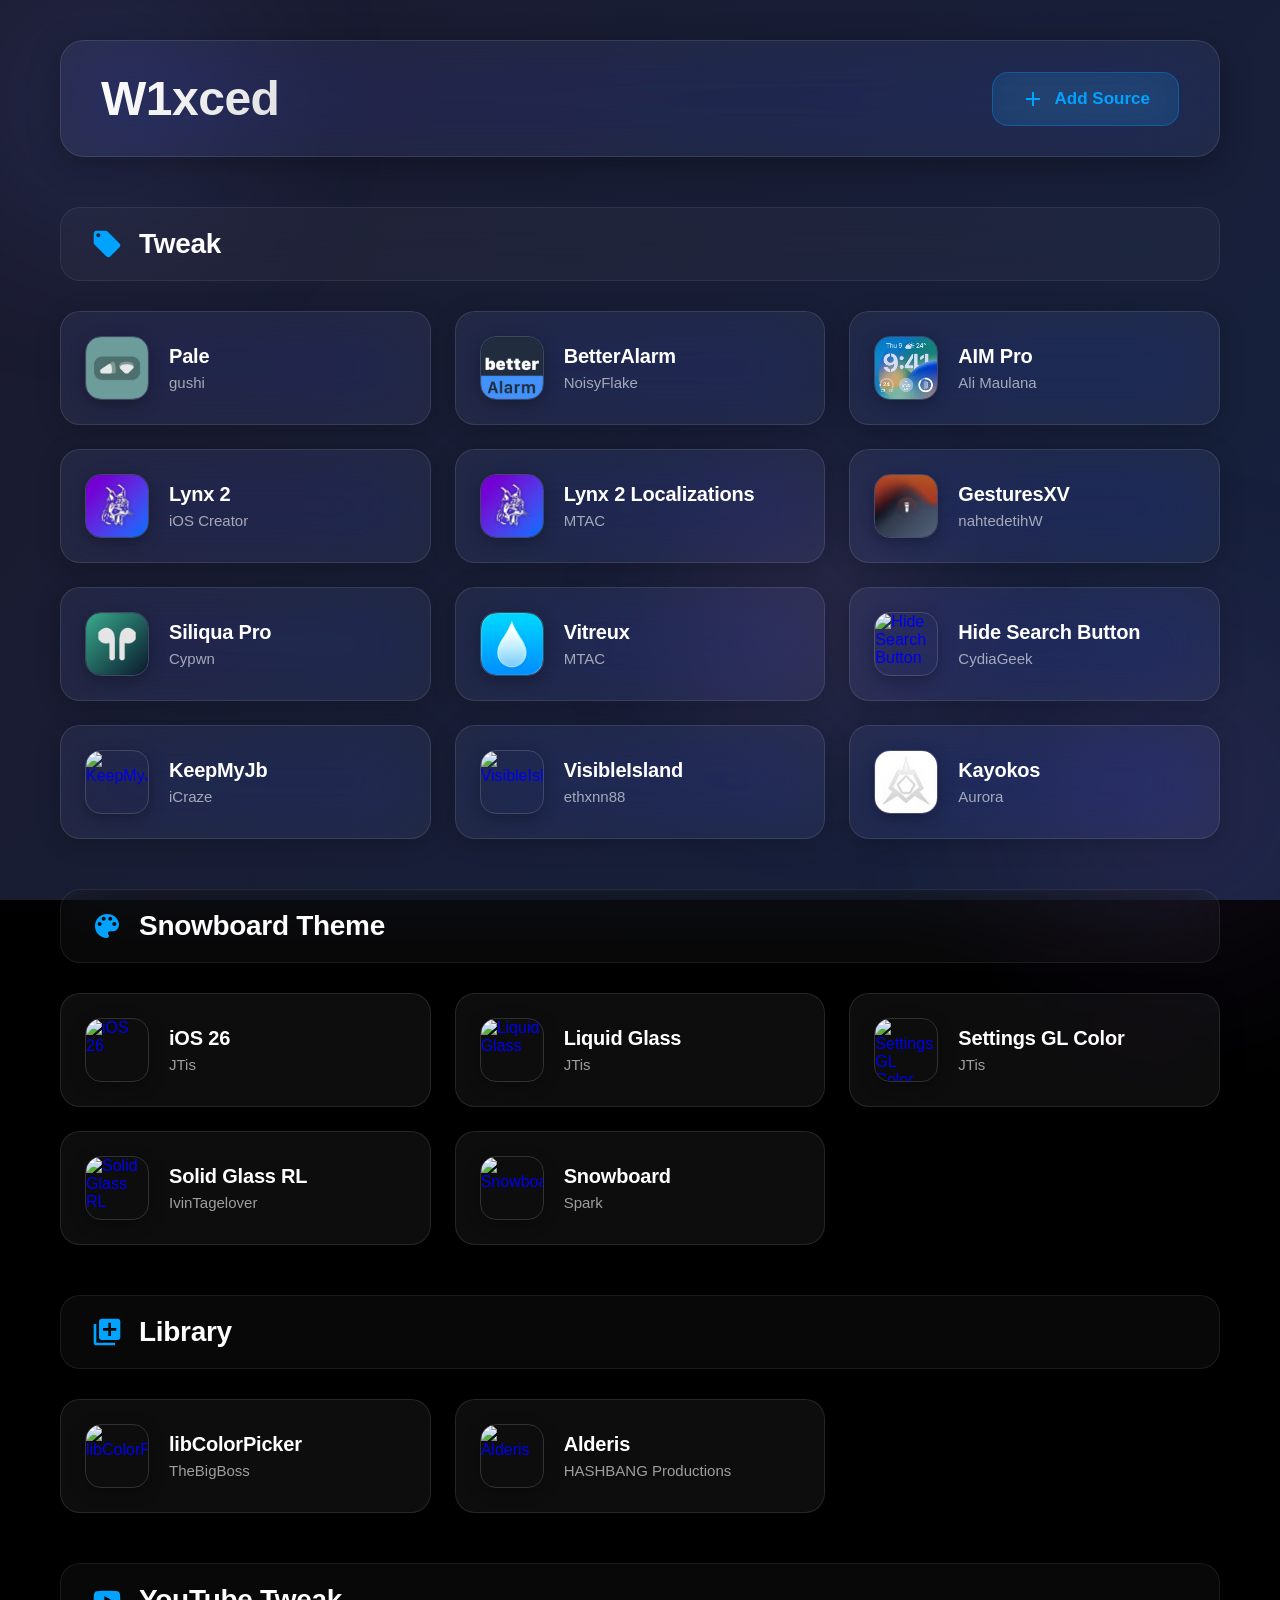
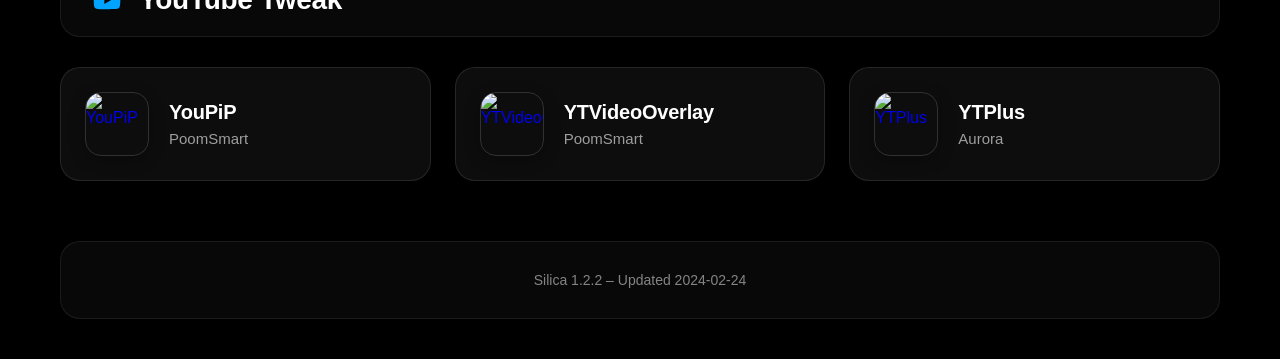
==== commit 8a68f60b: "Add package manager selection modal (Cydia, Zebra, Sileo, Installer)" ====
--- a/index.html
+++ b/index.html
@@ -26,12 +26,89 @@
         <!-- Header -->
         <div class="header-container">
             <h1 class="header">W1xced</h1>
-            <a class="add_sileo" href="cydia://url/https://cydia.saurik.com/api/share#?source=https://w1xced-io.github.io/w1xcrack-repo/">
+            <button class="add_sileo" onclick="openModal()">
                 <svg viewBox="0 0 24 24" xmlns="http://www.w3.org/2000/svg">
                     <path d="M19 13h-6v6h-2v-6H5v-2h6V5h2v6h6v2z"/>
                 </svg>
                 Add Source
-            </a>
+            </button>
+        </div>
+
+        <!-- Modal -->
+        <div id="sourceModal" class="modal" onclick="closeModal(event)">
+            <div class="modal-content" onclick="event.stopPropagation()">
+                <div class="modal-header">
+                    <h2>Add Repository</h2>
+                    <p>Choose your package manager</p>
+                    <button class="modal-close" onclick="closeModal(event)">
+                        <svg viewBox="0 0 24 24" xmlns="http://www.w3.org/2000/svg">
+                            <path d="M19 6.41L17.59 5 12 10.59 6.41 5 5 6.41 10.59 12 5 17.59 6.41 19 12 13.41 17.59 19 19 17.59 13.41 12z"/>
+                        </svg>
+                    </button>
+                </div>
+                <div class="modal-body">
+                    <a href="cydia://url/https://cydia.saurik.com/api/share#?source=https://w1xced-io.github.io/w1xcrack-repo/" class="package-manager-btn cydia">
+                        <div class="pm-icon cydia-icon">
+                            <svg viewBox="0 0 24 24" xmlns="http://www.w3.org/2000/svg">
+                                <path d="M21.41 11.58l-9-9C12.05 2.22 11.55 2 11 2H4c-1.1 0-2 .9-2 2v7c0 .55.22 1.05.59 1.42l9 9c.36.36.86.58 1.41.58.55 0 1.05-.22 1.41-.59l7-7c.37-.36.59-.86.59-1.41 0-.55-.23-1.06-.59-1.42zM5.5 7C4.67 7 4 6.33 4 5.5S4.67 4 5.5 4 7 4.67 7 5.5 6.33 7 5.5 7z"/>
+                            </svg>
+                        </div>
+                        <div class="pm-info">
+                            <div class="pm-name">Cydia</div>
+                            <div class="pm-desc">The original package manager</div>
+                        </div>
+                        <svg class="pm-arrow" viewBox="0 0 24 24" xmlns="http://www.w3.org/2000/svg">
+                            <path d="M8.59 16.59L13.17 12 8.59 7.41 10 6l6 6-6 6-1.41-1.41z"/>
+                        </svg>
+                    </a>
+                    <a href="zbra://sources/add/https://w1xced-io.github.io/w1xcrack-repo/" class="package-manager-btn zebra">
+                        <div class="pm-icon zebra-icon">
+                            <svg viewBox="0 0 24 24" xmlns="http://www.w3.org/2000/svg">
+                                <path d="M12 2C6.48 2 2 6.48 2 12s4.48 10 10 10 10-4.48 10-10S17.52 2 12 2zm-1 17.93c-3.95-.49-7-3.85-7-7.93 0-.62.08-1.21.21-1.79L9 15v1c0 1.1.9 2 2 2v1.93zm6.9-2.54c-.26-.81-1-1.39-1.9-1.39h-1v-3c0-.55-.45-1-1-1H8v-2h2c.55 0 1-.45 1-1V7h2c1.1 0 2-.9 2-2v-.41c2.93 1.19 5 4.06 5 7.41 0 2.08-.8 3.97-2.1 5.39z"/>
+                            </svg>
+                        </div>
+                        <div class="pm-info">
+                            <div class="pm-name">Zebra</div>
+                            <div class="pm-desc">Modern package manager</div>
+                        </div>
+                        <svg class="pm-arrow" viewBox="0 0 24 24" xmlns="http://www.w3.org/2000/svg">
+                            <path d="M8.59 16.59L13.17 12 8.59 7.41 10 6l6 6-6 6-1.41-1.41z"/>
+                        </svg>
+                    </a>
+                    <a href="sileo://source/https://w1xced-io.github.io/w1xcrack-repo/" class="package-manager-btn sileo">
+                        <div class="pm-icon sileo-icon">
+                            <svg viewBox="0 0 24 24" xmlns="http://www.w3.org/2000/svg">
+                                <path d="M12 2L2 7l10 5 10-5-10-5zM2 17l10 5 10-5M2 12l10 5 10-5"/>
+                            </svg>
+                        </div>
+                        <div class="pm-info">
+                            <div class="pm-name">Sileo</div>
+                            <div class="pm-desc">Next generation package manager</div>
+                        </div>
+                        <svg class="pm-arrow" viewBox="0 0 24 24" xmlns="http://www.w3.org/2000/svg">
+                            <path d="M8.59 16.59L13.17 12 8.59 7.41 10 6l6 6-6 6-1.41-1.41z"/>
+                        </svg>
+                    </a>
+                    <a href="installer://add/repo?url=https://w1xced-io.github.io/w1xcrack-repo/" class="package-manager-btn installer">
+                        <div class="pm-icon installer-icon">
+                            <svg viewBox="0 0 24 24" xmlns="http://www.w3.org/2000/svg">
+                                <path d="M12 2C6.48 2 2 6.48 2 12s4.48 10 10 10 10-4.48 10-10S17.52 2 12 2zm-2 15l-5-5 1.41-1.41L10 14.17l7.59-7.59L19 8l-9 9z"/>
+                            </svg>
+                        </div>
+                        <div class="pm-info">
+                            <div class="pm-name">Installer</div>
+                            <div class="pm-desc">Fast and simple package manager</div>
+                        </div>
+                        <svg class="pm-arrow" viewBox="0 0 24 24" xmlns="http://www.w3.org/2000/svg">
+                            <path d="M8.59 16.59L13.17 12 8.59 7.41 10 6l6 6-6 6-1.41-1.41z"/>
+                        </svg>
+                    </a>
+                </div>
+                <div class="modal-footer">
+                    <p>Repository URL:</p>
+                    <code>https://w1xced-io.github.io/w1xcrack-repo/</code>
+                </div>
+            </div>
         </div>
 
         <!-- Tweak Section -->
--- a/web/index.css
+++ b/web/index.css
@@ -552,6 +552,224 @@
     opacity: 1;
 }
 
+/* Modal Styles */
+.modal {
+    display: none;
+    position: fixed;
+    z-index: 1000;
+    left: 0;
+    top: 0;
+    width: 100%;
+    height: 100%;
+    background: rgba(0, 0, 0, 0.8);
+    backdrop-filter: blur(20px);
+    -webkit-backdrop-filter: blur(20px);
+    animation: fadeIn 0.3s ease;
+}
+
+.modal.active {
+    display: flex;
+    align-items: center;
+    justify-content: center;
+}
+
+@keyframes fadeIn {
+    from { opacity: 0; }
+    to { opacity: 1; }
+}
+
+@keyframes slideUp {
+    from { 
+        opacity: 0;
+        transform: translateY(30px);
+    }
+    to { 
+        opacity: 1;
+        transform: translateY(0);
+    }
+}
+
+.modal-content {
+    background: rgba(30, 30, 40, 0.95);
+    backdrop-filter: blur(40px);
+    -webkit-backdrop-filter: blur(40px);
+    border-radius: 28px;
+    border: 1px solid rgba(255, 255, 255, 0.1);
+    box-shadow: 0 24px 80px rgba(0, 0, 0, 0.5);
+    max-width: 500px;
+    width: 90%;
+    max-height: 90vh;
+    overflow-y: auto;
+    animation: slideUp 0.4s cubic-bezier(0.16, 1, 0.3, 1);
+}
+
+.modal-header {
+    padding: 30px 30px 20px 30px;
+    border-bottom: 1px solid rgba(255, 255, 255, 0.08);
+    position: relative;
+}
+
+.modal-header h2 {
+    font-size: 28px;
+    font-weight: 700;
+    color: #ffffff;
+    margin-bottom: 8px;
+    letter-spacing: -0.5px;
+}
+
+.modal-header p {
+    font-size: 15px;
+    color: rgba(255, 255, 255, 0.6);
+}
+
+.modal-close {
+    position: absolute;
+    top: 24px;
+    right: 24px;
+    width: 36px;
+    height: 36px;
+    border-radius: 50%;
+    background: rgba(255, 255, 255, 0.1);
+    border: none;
+    cursor: pointer;
+    display: flex;
+    align-items: center;
+    justify-content: center;
+    transition: all 0.3s ease;
+    padding: 0;
+}
+
+.modal-close:hover {
+    background: rgba(255, 255, 255, 0.2);
+    transform: rotate(90deg);
+}
+
+.modal-close svg {
+    width: 20px;
+    height: 20px;
+    fill: rgba(255, 255, 255, 0.8);
+}
+
+.modal-body {
+    padding: 20px 30px;
+    display: flex;
+    flex-direction: column;
+    gap: 12px;
+}
+
+.package-manager-btn {
+    display: flex;
+    align-items: center;
+    gap: 16px;
+    padding: 20px;
+    background: rgba(255, 255, 255, 0.05);
+    border-radius: 20px;
+    border: 1px solid rgba(255, 255, 255, 0.08);
+    text-decoration: none;
+    transition: all 0.3s cubic-bezier(0.25, 0.46, 0.45, 0.94);
+    cursor: pointer;
+}
+
+.package-manager-btn:hover {
+    background: rgba(255, 255, 255, 0.08);
+    border-color: rgba(255, 255, 255, 0.15);
+    transform: translateX(8px);
+}
+
+.pm-icon {
+    width: 48px;
+    height: 48px;
+    border-radius: 14px;
+    display: flex;
+    align-items: center;
+    justify-content: center;
+    flex-shrink: 0;
+}
+
+.pm-icon svg {
+    width: 28px;
+    height: 28px;
+    fill: white;
+}
+
+.cydia-icon {
+    background: linear-gradient(135deg, #007AFF 0%, #5856D6 100%);
+}
+
+.zebra-icon {
+    background: linear-gradient(135deg, #FF9500 0%, #FF3B30 100%);
+}
+
+.sileo-icon {
+    background: linear-gradient(135deg, #00a3ff 0%, #007AFF 100%);
+}
+
+.installer-icon {
+    background: linear-gradient(135deg, #34C759 0%, #30D158 100%);
+}
+
+.pm-info {
+    flex: 1;
+    min-width: 0;
+}
+
+.pm-name {
+    font-size: 18px;
+    font-weight: 600;
+    color: #ffffff;
+    margin-bottom: 4px;
+}
+
+.pm-desc {
+    font-size: 14px;
+    color: rgba(255, 255, 255, 0.5);
+}
+
+.pm-arrow {
+    width: 24px;
+    height: 24px;
+    fill: rgba(255, 255, 255, 0.4);
+    transition: all 0.3s ease;
+}
+
+.package-manager-btn:hover .pm-arrow {
+    fill: #00a3ff;
+    transform: translateX(4px);
+}
+
+.modal-footer {
+    padding: 24px 30px 30px 30px;
+    border-top: 1px solid rgba(255, 255, 255, 0.08);
+    text-align: center;
+}
+
+.modal-footer p {
+    font-size: 13px;
+    color: rgba(255, 255, 255, 0.5);
+    margin-bottom: 12px;
+    text-transform: uppercase;
+    letter-spacing: 1px;
+}
+
+.modal-footer code {
+    display: block;
+    padding: 16px 20px;
+    background: rgba(0, 163, 255, 0.1);
+    border-radius: 14px;
+    border: 1px solid rgba(0, 163, 255, 0.2);
+    color: #00a3ff;
+    font-size: 14px;
+    font-family: "SF Mono", "Monaco", "Inconsolata", monospace;
+    word-break: break-all;
+    cursor: pointer;
+    transition: all 0.3s ease;
+}
+
+.modal-footer code:hover {
+    background: rgba(0, 163, 255, 0.15);
+    border-color: rgba(0, 163, 255, 0.3);
+}
+
 /* Responsive */
 @media (max-width: 768px) {
     .header-container {
@@ -559,29 +777,63 @@
         gap: 20px;
         padding: 24px;
     }
-    
+
     .header {
         font-size: 36px;
     }
-    
+
     .section-header {
         padding: 16px 20px;
     }
-    
+
     .section-title {
         font-size: 24px;
     }
-    
+
     .package-card {
         padding: 18px;
     }
-    
+
     .package-icon {
         width: 56px;
         height: 56px;
     }
-    
+
     .package-name {
         font-size: 18px;
     }
-}
+
+    .modal-content {
+        width: 95%;
+        margin: 20px;
+    }
+
+    .modal-header {
+        padding: 24px 20px 16px 20px;
+    }
+
+    .modal-body {
+        padding: 16px 20px;
+    }
+
+    .modal-footer {
+        padding: 20px 20px 26px 20px;
+    }
+
+    .package-manager-btn {
+        padding: 16px;
+    }
+
+    .pm-icon {
+        width: 44px;
+        height: 44px;
+    }
+
+    .pm-name {
+        font-size: 17px;
+    }
+
+    .pm-desc {
+        font-size: 13px;
+    }
+}
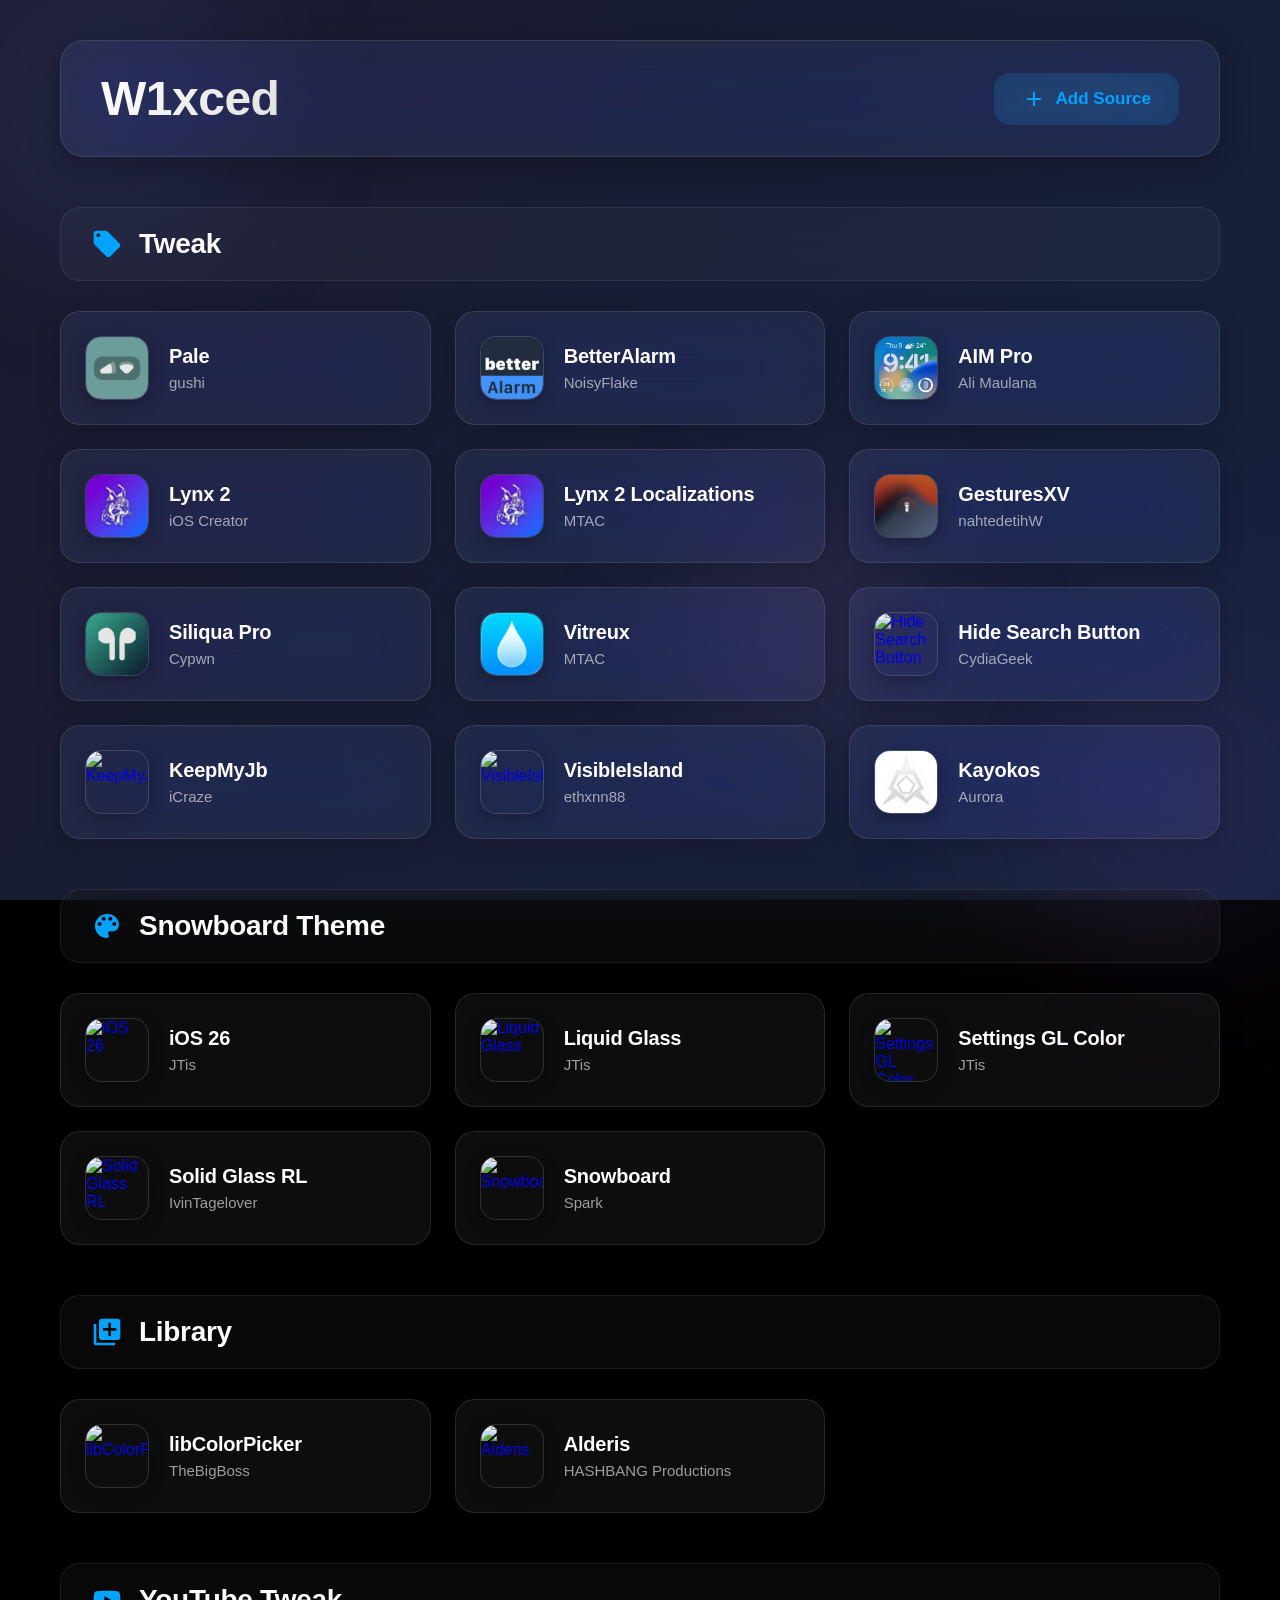
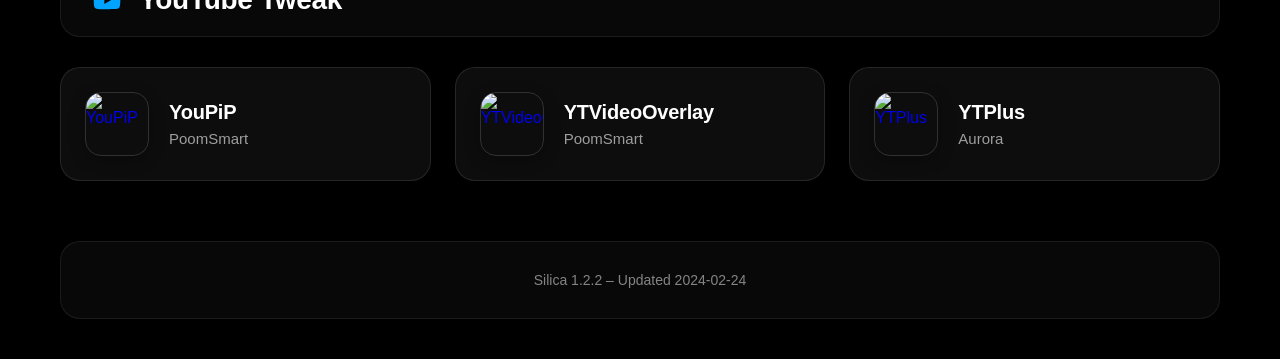
==== commit 0dee00a7: "Fix iOS button display - add !important flags and cache busting" ====
--- a/index.html
+++ b/index.html
@@ -2,9 +2,12 @@
 <html lang="en">
 <head>
     <meta charset="utf-8">
-    <meta name="viewport" content="width=device-width, initial-scale=1, minimum-scale=1.0, user-scalable=0">
+    <meta name="viewport" content="width=device-width, initial-scale=1, minimum-scale=1.0, user-scalable=0, maximum-scale=1">
     <title>W1xced</title>
-    <link rel="stylesheet" type="text/css" href="web/index.css">
+    <link rel="stylesheet" type="text/css" href="web/index.css?v=3">
+    <meta http-equiv="Cache-Control" content="no-cache, no-store, must-revalidate">
+    <meta http-equiv="Pragma" content="no-cache">
+    <meta http-equiv="Expires" content="0">
     <meta name="description" content="W1xced's personal repository">
     <meta property="og:title" content="W1xced">
     <meta property="og:description" content="W1xced's personal repository">
@@ -26,11 +29,11 @@
         <!-- Header -->
         <div class="header-container">
             <h1 class="header">W1xced</h1>
-            <button class="add_sileo" onclick="openModal()">
+            <button class="add_sileo" onclick="openModal()" type="button">
                 <svg viewBox="0 0 24 24" xmlns="http://www.w3.org/2000/svg">
                     <path d="M19 13h-6v6h-2v-6H5v-2h6V5h2v6h6v2z"/>
                 </svg>
-                Add Source
+                <span>Add Source</span>
             </button>
         </div>
 
--- a/web/index.css
+++ b/web/index.css
@@ -112,34 +112,49 @@
 }
 
 .add_sileo {
-    display: flex;
-    align-items: center;
-    gap: 10px;
-    padding: 14px 28px;
-    background: rgba(0, 163, 255, 0.15);
-    backdrop-filter: blur(20px);
-    -webkit-backdrop-filter: blur(20px);
-    border-radius: 16px;
-    border: 1px solid rgba(0, 163, 255, 0.3);
-    color: #00a3ff;
-    font-size: 17px;
-    font-weight: 600;
-    cursor: pointer;
-    text-decoration: none;
-    transition: all 0.4s cubic-bezier(0.25, 0.46, 0.45, 0.94);
+    display: inline-flex !important;
+    align-items: center !important;
+    justify-content: center !important;
+    gap: 10px !important;
+    padding: 14px 28px !important;
+    background: rgba(0, 163, 255, 0.15) !important;
+    backdrop-filter: blur(20px) !important;
+    -webkit-backdrop-filter: blur(20px) !important;
+    border-radius: 16px !important;
+    border: 1px solid rgba(0, 163, 255, 0.3) !important;
+    color: #00a3ff !important;
+    font-size: 17px !important;
+    font-weight: 600 !important;
+    cursor: pointer !important;
+    text-decoration: none !important;
+    transition: all 0.4s cubic-bezier(0.25, 0.46, 0.45, 0.94) !important;
+    -webkit-appearance: none !important;
+    -moz-appearance: none !important;
+    appearance: none !important;
+    border: none !important;
+    outline: none !important;
 }
 
 .add_sileo:hover {
-    background: rgba(0, 163, 255, 0.25);
-    border-color: rgba(0, 163, 255, 0.5);
-    transform: translateY(-2px);
-    box-shadow: 0 12px 40px rgba(0, 163, 255, 0.3);
+    background: rgba(0, 163, 255, 0.25) !important;
+    border-color: rgba(0, 163, 255, 0.5) !important;
+    transform: translateY(-2px) !important;
+    box-shadow: 0 12px 40px rgba(0, 163, 255, 0.3) !important;
+}
+
+.add_sileo:active {
+    transform: scale(0.95) !important;
 }
 
 .add_sileo svg {
-    width: 24px;
-    height: 24px;
-    fill: currentColor;
+    width: 24px !important;
+    height: 24px !important;
+    fill: currentColor !important;
+    flex-shrink: 0 !important;
+}
+
+.add_sileo span {
+    white-space: nowrap !important;
 }
 
 /* Section titles */
@@ -772,61 +787,126 @@
 
 /* Responsive */
 @media (max-width: 768px) {
+    .body {
+        padding: 20px 16px;
+    }
+
     .header-container {
-        flex-direction: column;
-        gap: 20px;
-        padding: 24px;
+        flex-direction: row;
+        justify-content: space-between;
+        align-items: center;
+        gap: 12px;
+        padding: 20px;
     }
 
     .header {
-        font-size: 36px;
+        font-size: 28px;
+        font-weight: 700;
+    }
+
+    .add_sileo {
+        padding: 12px 20px;
+        font-size: 15px;
+        white-space: nowrap;
+    }
+
+    .add_sileo svg {
+        width: 20px;
+        height: 20px;
     }
 
     .section-header {
         padding: 16px 20px;
+        margin: 30px 0 20px 0;
+    }
+
+    .section-header svg {
+        width: 26px;
+        height: 26px;
     }
 
     .section-title {
-        font-size: 24px;
+        font-size: 22px;
+    }
+
+    .package-grid {
+        grid-template-columns: 1fr;
+        gap: 16px;
     }
 
     .package-card {
-        padding: 18px;
+        padding: 16px;
+        gap: 16px;
     }
 
     .package-icon {
         width: 56px;
         height: 56px;
+        flex-shrink: 0;
     }
 
     .package-name {
         font-size: 18px;
-    }
-
+        white-space: nowrap;
+        overflow: hidden;
+        text-overflow: ellipsis;
+    }
+
+    .package-caption {
+        font-size: 14px;
+    }
+
+    /* Modal mobile styles */
     .modal-content {
-        width: 95%;
-        margin: 20px;
+        width: calc(100% - 32px);
+        max-width: none;
+        margin: 16px;
+        border-radius: 24px;
     }
 
     .modal-header {
         padding: 24px 20px 16px 20px;
     }
 
+    .modal-header h2 {
+        font-size: 24px;
+    }
+
+    .modal-header p {
+        font-size: 14px;
+    }
+
+    .modal-close {
+        top: 20px;
+        right: 20px;
+        width: 32px;
+        height: 32px;
+    }
+
+    .modal-close svg {
+        width: 18px;
+        height: 18px;
+    }
+
     .modal-body {
         padding: 16px 20px;
-    }
-
-    .modal-footer {
-        padding: 20px 20px 26px 20px;
+        gap: 10px;
     }
 
     .package-manager-btn {
         padding: 16px;
+        gap: 14px;
     }
 
     .pm-icon {
         width: 44px;
         height: 44px;
+        flex-shrink: 0;
+    }
+
+    .pm-icon svg {
+        width: 24px;
+        height: 24px;
     }
 
     .pm-name {
@@ -836,4 +916,49 @@
     .pm-desc {
         font-size: 13px;
     }
-}
+
+    .pm-arrow {
+        width: 22px;
+        height: 22px;
+    }
+
+    .modal-footer {
+        padding: 20px 20px 26px 20px;
+    }
+
+    .modal-footer p {
+        font-size: 12px;
+    }
+
+    .modal-footer code {
+        font-size: 13px;
+        padding: 14px 16px;
+    }
+
+    .footer {
+        padding: 20px;
+        margin-top: 40px;
+    }
+
+    .footer-caption {
+        font-size: 13px;
+    }
+}
+
+/* iPhone specific fixes */
+@supports (-webkit-touch-callout: none) {
+    .add_sileo {
+        -webkit-transform: translateZ(0);
+        transform: translateZ(0);
+    }
+
+    .package-card {
+        -webkit-transform: translateZ(0);
+        transform: translateZ(0);
+    }
+
+    .modal-content {
+        -webkit-transform: translateZ(0);
+        transform: translateZ(0);
+    }
+}
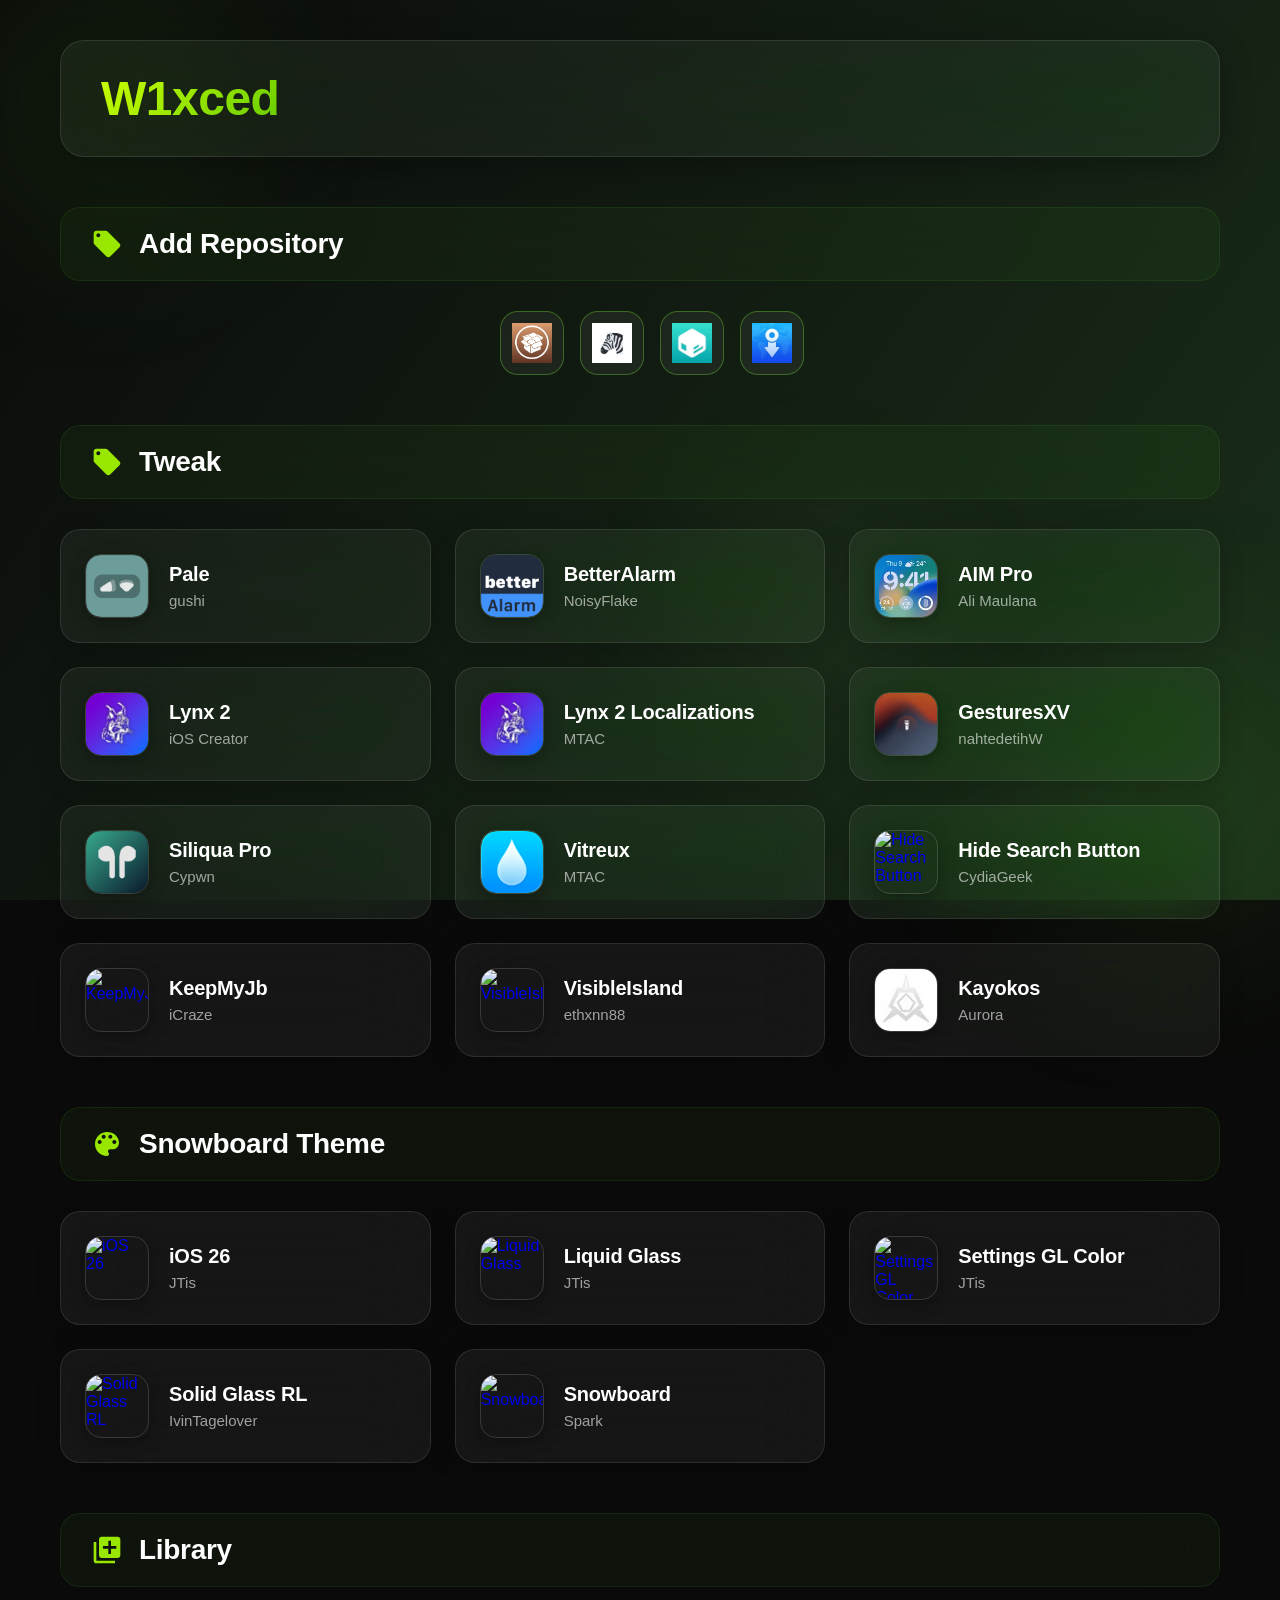
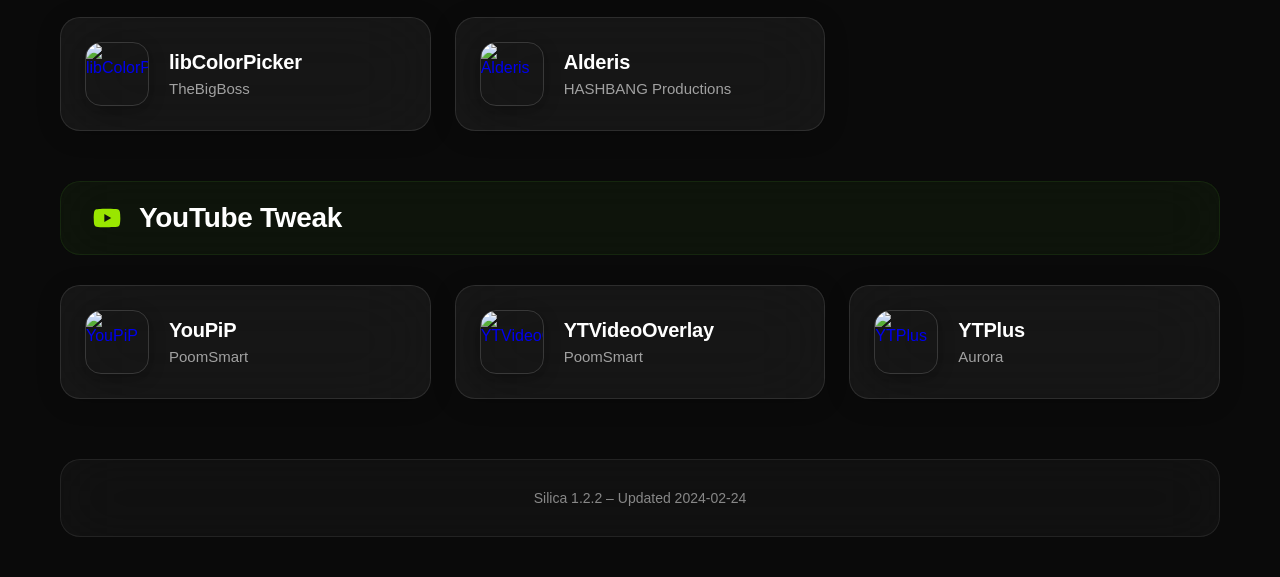
==== commit e3ab57c5: "Lime green design + package manager buttons on main page (no modal)" ====
--- a/index.html
+++ b/index.html
@@ -4,7 +4,7 @@
     <meta charset="utf-8">
     <meta name="viewport" content="width=device-width, initial-scale=1, minimum-scale=1.0, user-scalable=0, maximum-scale=1">
     <title>W1xced</title>
-    <link rel="stylesheet" type="text/css" href="web/index.css?v=3">
+    <link rel="stylesheet" type="text/css" href="web/index.css?v=4">
     <meta http-equiv="Cache-Control" content="no-cache, no-store, must-revalidate">
     <meta http-equiv="Pragma" content="no-cache">
     <meta http-equiv="Expires" content="0">
@@ -16,7 +16,7 @@
     <meta name="twitter:title" content="W1xced">
     <meta name="twitter:description" content="W1xced's personal repository">
     <meta name="twitter:image" content="https://w1xced-io.github.io/w1xcrack-repo/CydiaIcon.png">
-    <meta name="theme-color" content="#00a3ff">
+    <meta name="theme-color" content="#66cc00">
 </head>
 <body>
     <!-- Animated background -->
@@ -29,89 +29,28 @@
         <!-- Header -->
         <div class="header-container">
             <h1 class="header">W1xced</h1>
-            <button class="add_sileo" onclick="openModal()" type="button">
-                <svg viewBox="0 0 24 24" xmlns="http://www.w3.org/2000/svg">
-                    <path d="M19 13h-6v6h-2v-6H5v-2h6V5h2v6h6v2z"/>
-                </svg>
-                <span>Add Source</span>
-            </button>
-        </div>
-
-        <!-- Modal -->
-        <div id="sourceModal" class="modal" onclick="closeModal(event)">
-            <div class="modal-content" onclick="event.stopPropagation()">
-                <div class="modal-header">
-                    <h2>Add Repository</h2>
-                    <p>Choose your package manager</p>
-                    <button class="modal-close" onclick="closeModal(event)">
-                        <svg viewBox="0 0 24 24" xmlns="http://www.w3.org/2000/svg">
-                            <path d="M19 6.41L17.59 5 12 10.59 6.41 5 5 6.41 10.59 12 5 17.59 6.41 19 12 13.41 17.59 19 19 17.59 13.41 12z"/>
-                        </svg>
-                    </button>
-                </div>
-                <div class="modal-body">
-                    <a href="cydia://url/https://cydia.saurik.com/api/share#?source=https://w1xced-io.github.io/w1xcrack-repo/" class="package-manager-btn cydia">
-                        <div class="pm-icon cydia-icon">
-                            <svg viewBox="0 0 24 24" xmlns="http://www.w3.org/2000/svg">
-                                <path d="M21.41 11.58l-9-9C12.05 2.22 11.55 2 11 2H4c-1.1 0-2 .9-2 2v7c0 .55.22 1.05.59 1.42l9 9c.36.36.86.58 1.41.58.55 0 1.05-.22 1.41-.59l7-7c.37-.36.59-.86.59-1.41 0-.55-.23-1.06-.59-1.42zM5.5 7C4.67 7 4 6.33 4 5.5S4.67 4 5.5 4 7 4.67 7 5.5 6.33 7 5.5 7z"/>
-                            </svg>
-                        </div>
-                        <div class="pm-info">
-                            <div class="pm-name">Cydia</div>
-                            <div class="pm-desc">The original package manager</div>
-                        </div>
-                        <svg class="pm-arrow" viewBox="0 0 24 24" xmlns="http://www.w3.org/2000/svg">
-                            <path d="M8.59 16.59L13.17 12 8.59 7.41 10 6l6 6-6 6-1.41-1.41z"/>
-                        </svg>
-                    </a>
-                    <a href="zbra://sources/add/https://w1xced-io.github.io/w1xcrack-repo/" class="package-manager-btn zebra">
-                        <div class="pm-icon zebra-icon">
-                            <svg viewBox="0 0 24 24" xmlns="http://www.w3.org/2000/svg">
-                                <path d="M12 2C6.48 2 2 6.48 2 12s4.48 10 10 10 10-4.48 10-10S17.52 2 12 2zm-1 17.93c-3.95-.49-7-3.85-7-7.93 0-.62.08-1.21.21-1.79L9 15v1c0 1.1.9 2 2 2v1.93zm6.9-2.54c-.26-.81-1-1.39-1.9-1.39h-1v-3c0-.55-.45-1-1-1H8v-2h2c.55 0 1-.45 1-1V7h2c1.1 0 2-.9 2-2v-.41c2.93 1.19 5 4.06 5 7.41 0 2.08-.8 3.97-2.1 5.39z"/>
-                            </svg>
-                        </div>
-                        <div class="pm-info">
-                            <div class="pm-name">Zebra</div>
-                            <div class="pm-desc">Modern package manager</div>
-                        </div>
-                        <svg class="pm-arrow" viewBox="0 0 24 24" xmlns="http://www.w3.org/2000/svg">
-                            <path d="M8.59 16.59L13.17 12 8.59 7.41 10 6l6 6-6 6-1.41-1.41z"/>
-                        </svg>
-                    </a>
-                    <a href="sileo://source/https://w1xced-io.github.io/w1xcrack-repo/" class="package-manager-btn sileo">
-                        <div class="pm-icon sileo-icon">
-                            <svg viewBox="0 0 24 24" xmlns="http://www.w3.org/2000/svg">
-                                <path d="M12 2L2 7l10 5 10-5-10-5zM2 17l10 5 10-5M2 12l10 5 10-5"/>
-                            </svg>
-                        </div>
-                        <div class="pm-info">
-                            <div class="pm-name">Sileo</div>
-                            <div class="pm-desc">Next generation package manager</div>
-                        </div>
-                        <svg class="pm-arrow" viewBox="0 0 24 24" xmlns="http://www.w3.org/2000/svg">
-                            <path d="M8.59 16.59L13.17 12 8.59 7.41 10 6l6 6-6 6-1.41-1.41z"/>
-                        </svg>
-                    </a>
-                    <a href="installer://add/repo?url=https://w1xced-io.github.io/w1xcrack-repo/" class="package-manager-btn installer">
-                        <div class="pm-icon installer-icon">
-                            <svg viewBox="0 0 24 24" xmlns="http://www.w3.org/2000/svg">
-                                <path d="M12 2C6.48 2 2 6.48 2 12s4.48 10 10 10 10-4.48 10-10S17.52 2 12 2zm-2 15l-5-5 1.41-1.41L10 14.17l7.59-7.59L19 8l-9 9z"/>
-                            </svg>
-                        </div>
-                        <div class="pm-info">
-                            <div class="pm-name">Installer</div>
-                            <div class="pm-desc">Fast and simple package manager</div>
-                        </div>
-                        <svg class="pm-arrow" viewBox="0 0 24 24" xmlns="http://www.w3.org/2000/svg">
-                            <path d="M8.59 16.59L13.17 12 8.59 7.41 10 6l6 6-6 6-1.41-1.41z"/>
-                        </svg>
-                    </a>
-                </div>
-                <div class="modal-footer">
-                    <p>Repository URL:</p>
-                    <code>https://w1xced-io.github.io/w1xcrack-repo/</code>
-                </div>
-            </div>
+        </div>
+
+        <!-- Package Managers -->
+        <div class="section-header" style="margin-top: 30px;">
+            <svg viewBox="0 0 24 24" xmlns="http://www.w3.org/2000/svg">
+                <path d="M21.41 11.58l-9-9C12.05 2.22 11.55 2 11 2H4c-1.1 0-2 .9-2 2v7c0 .55.22 1.05.59 1.42l9 9c.36.36.86.58 1.41.58.55 0 1.05-.22 1.41-.59l7-7c.37-.36.59-.86.59-1.41 0-.55-.23-1.06-.59-1.42zM5.5 7C4.67 7 4 6.33 4 5.5S4.67 4 5.5 4 7 4.67 7 5.5 6.33 7 5.5 7z"/>
+            </svg>
+            <span class="section-title">Add Repository</span>
+        </div>
+        <div class="pm-grid" style="max-width: 280px; margin: 0 auto 40px auto;">
+            <a href="cydia://url/https://cydia.saurik.com/api/share#?source=https://w1xced-io.github.io/w1xcrack-repo/" class="pm-btn cydia" title="Cydia">
+                <img src="cydia.png" alt="Cydia">
+            </a>
+            <a href="zbra://sources/add/https://w1xced-io.github.io/w1xcrack-repo/" class="pm-btn zebra" title="Zebra">
+                <img src="Zebra.png" alt="Zebra">
+            </a>
+            <a href="sileo://source/https://w1xced-io.github.io/w1xcrack-repo/" class="pm-btn sileo" title="Sileo">
+                <img src="sileo.png" alt="Sileo">
+            </a>
+            <a href="installer://add/repo?url=https://w1xced-io.github.io/w1xcrack-repo/" class="pm-btn installer" title="Installer">
+                <img src="installer.png" alt="Installer">
+            </a>
         </div>
 
         <!-- Tweak Section -->
--- a/web/index.css
+++ b/web/index.css
@@ -6,13 +6,13 @@
 
 body {
     font-family: -apple-system, BlinkMacSystemFont, "SF Pro Display", "SF Pro Text", "Helvetica Neue", sans-serif;
-    background: #000000;
+    background: #0a0a0a;
     min-height: 100vh;
     color: #ffffff;
     overflow-x: hidden;
 }
 
-/* Animated gradient background */
+/* Animated gradient background - Lime Green */
 .animated-bg {
     position: fixed;
     top: 0;
@@ -21,11 +21,11 @@
     height: 100%;
     z-index: -1;
     background: linear-gradient(125deg, 
-        #1a1a2e 0%, 
-        #16213e 25%, 
-        #0f3460 50%, 
-        #533483 75%, 
-        #1a1a2e 100%);
+        #0a0a0a 0%, 
+        #1a2f1a 25%, 
+        #2d5016 50%, 
+        #3d6b1e 75%, 
+        #0a0a0a 100%);
     background-size: 400% 400%;
     animation: gradientShift 15s ease infinite;
 }
@@ -36,12 +36,12 @@
     100% { background-position: 0% 50%; }
 }
 
-/* Liquid glass orbs */
+/* Liquid glass orbs - Lime Green */
 .liquid-orb {
     position: fixed;
     border-radius: 50%;
     filter: blur(80px);
-    opacity: 0.5;
+    opacity: 0.4;
     animation: float 20s ease-in-out infinite;
     z-index: -1;
 }
@@ -49,7 +49,7 @@
 .orb-1 {
     width: 400px;
     height: 400px;
-    background: radial-gradient(circle, rgba(102, 126, 234, 0.4) 0%, transparent 70%);
+    background: radial-gradient(circle, rgba(77, 166, 30, 0.4) 0%, transparent 70%);
     top: -100px;
     left: -100px;
     animation-delay: 0s;
@@ -58,7 +58,7 @@
 .orb-2 {
     width: 500px;
     height: 500px;
-    background: radial-gradient(circle, rgba(118, 75, 162, 0.4) 0%, transparent 70%);
+    background: radial-gradient(circle, rgba(102, 204, 51, 0.3) 0%, transparent 70%);
     bottom: -150px;
     right: -150px;
     animation-delay: -5s;
@@ -67,7 +67,7 @@
 .orb-3 {
     width: 350px;
     height: 350px;
-    background: radial-gradient(circle, rgba(240, 147, 251, 0.3) 0%, transparent 70%);
+    background: radial-gradient(circle, rgba(153, 230, 102, 0.25) 0%, transparent 70%);
     top: 50%;
     left: 50%;
     animation-delay: -10s;
@@ -104,7 +104,7 @@
 .header {
     font-size: 48px;
     font-weight: 700;
-    background: linear-gradient(135deg, #ffffff 0%, #e0e0e0 100%);
+    background: linear-gradient(135deg, #ccff00 0%, #99e600 50%, #66cc00 100%);
     -webkit-background-clip: text;
     -webkit-text-fill-color: transparent;
     background-clip: text;
@@ -117,12 +117,12 @@
     justify-content: center !important;
     gap: 10px !important;
     padding: 14px 28px !important;
-    background: rgba(0, 163, 255, 0.15) !important;
+    background: rgba(102, 204, 51, 0.15) !important;
     backdrop-filter: blur(20px) !important;
     -webkit-backdrop-filter: blur(20px) !important;
     border-radius: 16px !important;
-    border: 1px solid rgba(0, 163, 255, 0.3) !important;
-    color: #00a3ff !important;
+    border: 1px solid rgba(102, 204, 51, 0.3) !important;
+    color: #99e600 !important;
     font-size: 17px !important;
     font-weight: 600 !important;
     cursor: pointer !important;
@@ -136,10 +136,10 @@
 }
 
 .add_sileo:hover {
-    background: rgba(0, 163, 255, 0.25) !important;
-    border-color: rgba(0, 163, 255, 0.5) !important;
+    background: rgba(102, 204, 51, 0.25) !important;
+    border-color: rgba(102, 204, 51, 0.5) !important;
     transform: translateY(-2px) !important;
-    box-shadow: 0 12px 40px rgba(0, 163, 255, 0.3) !important;
+    box-shadow: 0 12px 40px rgba(102, 204, 51, 0.3) !important;
 }
 
 .add_sileo:active {
@@ -164,17 +164,17 @@
     gap: 16px;
     margin: 50px 0 30px 0;
     padding: 20px 30px;
-    background: rgba(255, 255, 255, 0.03);
+    background: rgba(102, 204, 51, 0.05);
     backdrop-filter: blur(30px);
     -webkit-backdrop-filter: blur(30px);
     border-radius: 20px;
-    border: 1px solid rgba(255, 255, 255, 0.08);
+    border: 1px solid rgba(102, 204, 51, 0.1);
 }
 
 .section-header svg {
     width: 32px;
     height: 32px;
-    fill: #00a3ff;
+    fill: #99e600;
 }
 
 .section-title {
@@ -666,90 +666,115 @@
 }
 
 .modal-body {
-    padding: 20px 30px;
+    padding: 30px;
     display: flex;
-    flex-direction: column;
-    gap: 12px;
-}
-
-.package-manager-btn {
-    display: flex;
-    align-items: center;
+    justify-content: center;
+}
+
+.pm-grid {
+    display: grid;
+    grid-template-columns: repeat(4, 1fr);
     gap: 16px;
-    padding: 20px;
-    background: rgba(255, 255, 255, 0.05);
-    border-radius: 20px;
-    border: 1px solid rgba(255, 255, 255, 0.08);
-    text-decoration: none;
-    transition: all 0.3s cubic-bezier(0.25, 0.46, 0.45, 0.94);
-    cursor: pointer;
-}
-
-.package-manager-btn:hover {
-    background: rgba(255, 255, 255, 0.08);
-    border-color: rgba(255, 255, 255, 0.15);
-    transform: translateX(8px);
-}
-
-.pm-icon {
-    width: 48px;
-    height: 48px;
-    border-radius: 14px;
+    width: 100%;
+    max-width: 320px;
+}
+
+.pm-btn {
     display: flex;
     align-items: center;
     justify-content: center;
+    width: 64px;
+    height: 64px;
+    border-radius: 18px;
+    border: 1px solid rgba(255, 255, 255, 0.1);
+    cursor: pointer;
+    transition: all 0.3s cubic-bezier(0.25, 0.46, 0.45, 0.94);
+    text-decoration: none;
+    position: relative;
+    background: rgba(255, 255, 255, 0.05) !important;
+}
+
+.pm-btn:hover {
+    transform: translateY(-4px);
+    box-shadow: 0 12px 32px rgba(0, 0, 0, 0.4);
+    background: rgba(255, 255, 255, 0.08) !important;
+}
+
+.pm-btn:active {
+    transform: scale(0.95);
+}
+
+.pm-btn img {
+    width: 40px;
+    height: 40px;
+    object-fit: contain;
     flex-shrink: 0;
 }
 
-.pm-icon svg {
-    width: 28px;
-    height: 28px;
-    fill: white;
-}
-
-.cydia-icon {
-    background: linear-gradient(135deg, #007AFF 0%, #5856D6 100%);
-}
-
-.zebra-icon {
-    background: linear-gradient(135deg, #FF9500 0%, #FF3B30 100%);
-}
-
-.sileo-icon {
-    background: linear-gradient(135deg, #00a3ff 0%, #007AFF 100%);
-}
-
-.installer-icon {
-    background: linear-gradient(135deg, #34C759 0%, #30D158 100%);
-}
-
-.pm-info {
-    flex: 1;
-    min-width: 0;
-}
-
-.pm-name {
-    font-size: 18px;
-    font-weight: 600;
-    color: #ffffff;
-    margin-bottom: 4px;
-}
-
-.pm-desc {
-    font-size: 14px;
-    color: rgba(255, 255, 255, 0.5);
-}
-
-.pm-arrow {
-    width: 24px;
-    height: 24px;
-    fill: rgba(255, 255, 255, 0.4);
-    transition: all 0.3s ease;
-}
-
-.package-manager-btn:hover .pm-arrow {
-    fill: #00a3ff;
-    transform: translateX(4px);
+/* Package manager border colors - Lime */
+.pm-btn.cydia {
+    border-color: rgba(102, 204, 51, 0.4);
+}
+
+.pm-btn.cydia:hover {
+    border-color: rgba(102, 204, 51, 0.6);
+}
+
+.pm-btn.zebra {
+    border-color: rgba(102, 204, 51, 0.4);
+}
+
+.pm-btn.zebra:hover {
+    border-color: rgba(102, 204, 51, 0.6);
+}
+
+.pm-btn.sileo {
+    border-color: rgba(102, 204, 51, 0.4);
+}
+
+.pm-btn.sileo:hover {
+    border-color: rgba(102, 204, 51, 0.6);
+}
+
+.pm-btn.installer {
+    border-color: rgba(102, 204, 51, 0.4);
+}
+
+.pm-btn.installer:hover {
+    border-color: rgba(102, 204, 51, 0.6);
+}
+
+/* Tooltip */
+.pm-btn[title]:hover::after {
+    content: attr(title);
+    position: absolute;
+    bottom: -30px;
+    left: 50%;
+    transform: translateX(-50%);
+    padding: 6px 12px;
+    background: rgba(30, 30, 40, 0.95);
+    backdrop-filter: blur(20px);
+    -webkit-backdrop-filter: blur(20px);
+    border-radius: 10px;
+    border: 1px solid rgba(255, 255, 255, 0.1);
+    font-size: 13px;
+    font-weight: 500;
+    color: white;
+    white-space: nowrap;
+    pointer-events: none;
+    opacity: 0;
+    animation: tooltipFade 0.2s ease forwards;
+}
+
+@keyframes tooltipFade {
+    from {
+        opacity: 0;
+        transform: translateX(-50%) translateY(5px);
+    }
+    to {
+        opacity: 1;
+        transform: translateX(-50%) translateY(0);
+    }
 }
 
 .modal-footer {
@@ -889,37 +914,26 @@
     }
 
     .modal-body {
-        padding: 16px 20px;
-        gap: 10px;
-    }
-
-    .package-manager-btn {
-        padding: 16px;
-        gap: 14px;
-    }
-
-    .pm-icon {
-        width: 44px;
-        height: 44px;
-        flex-shrink: 0;
-    }
-
-    .pm-icon svg {
-        width: 24px;
-        height: 24px;
-    }
-
-    .pm-name {
-        font-size: 17px;
-    }
-
-    .pm-desc {
-        font-size: 13px;
-    }
-
-    .pm-arrow {
-        width: 22px;
-        height: 22px;
+        padding: 20px;
+    }
+
+    .pm-grid {
+        gap: 12px;
+        max-width: 280px;
+    }
+
+    .pm-btn {
+        width: 56px;
+        height: 56px;
+    }
+
+    .pm-btn img {
+        width: 36px;
+        height: 36px;
+    }
+
+    .pm-btn[title]:hover::after {
+        display: none;
     }
 
     .modal-footer {
